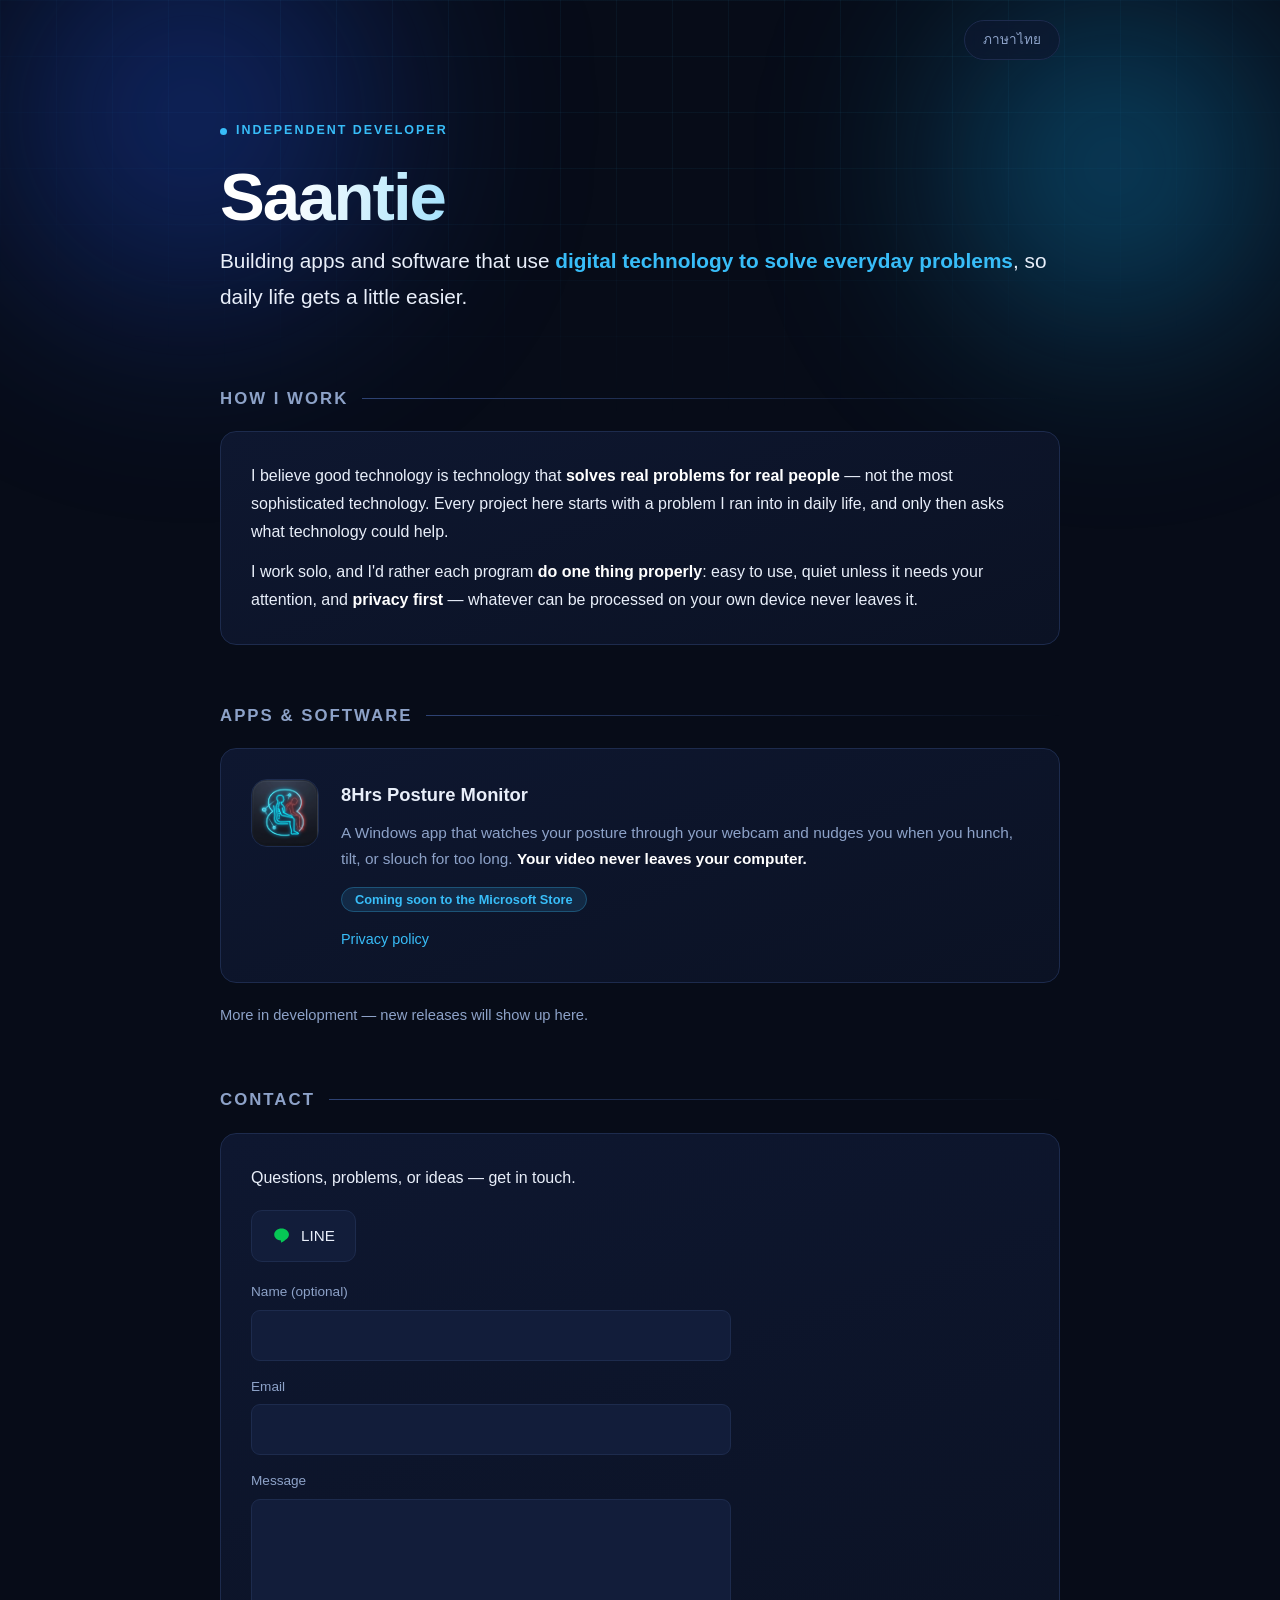
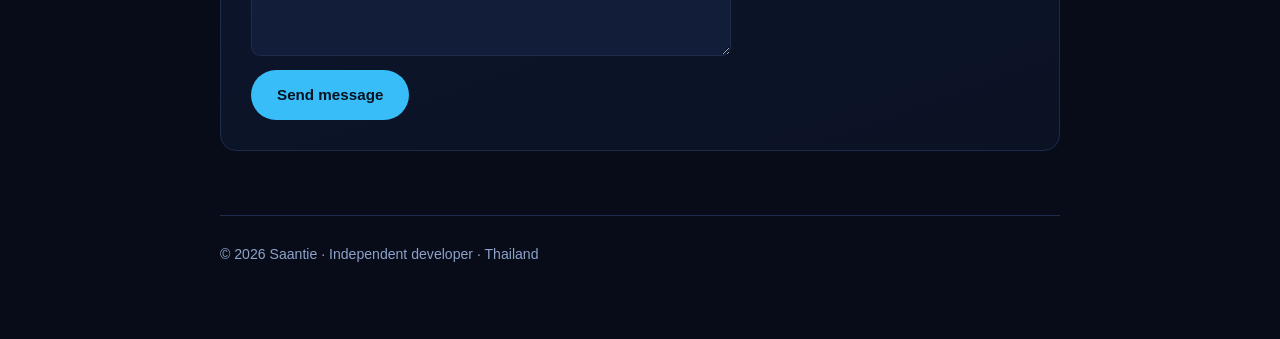
==== index.html @ 79535e24 "เปลี่ยนปุ่มอีเมลเป็นฟอร์มติดต่อที่ส่งจริง เดิมใช้ mailto: + คัดลอกคลิปบอร์ดเป็นตาข่ายรอง ยังไม่สะดวก" ====
<!DOCTYPE html>
<html lang="th">
<head>
<meta charset="utf-8">
<meta name="viewport" content="width=device-width, initial-scale=1">
<title>Saantie — นักพัฒนาอิสระ | Independent Developer</title>
<meta name="description" content="นักพัฒนาอิสระ สร้างแอปและโปรแกรมที่ใช้เทคโนโลยีดิจิทัลช่วยแก้ปัญหาในชีวิตประจำวัน — Independent developer building apps that use digital technology to solve everyday problems.">
<meta name="theme-color" content="#070C18">
<link rel="icon" href="data:image/svg+xml,%3Csvg xmlns='http://www.w3.org/2000/svg' viewBox='0 0 64 64'%3E%3Crect width='64' height='64' rx='14' fill='%23070C18'/%3E%3Ctext x='32' y='45' font-family='Segoe UI,sans-serif' font-size='38' font-weight='700' fill='%2338BDF8' text-anchor='middle'%3ES%3C/text%3E%3C/svg%3E">
<!-- ทำเครื่องหมายว่า JS ใช้ได้ ก่อนที่ body จะเรนเดอร์ — CSS ที่ซ่อนเนื้อหาไว้รอ animation
     จะทำงานต่อเมื่อมีคลาสนี้ ถ้า JS พังหรือถูกปิด เนื้อหาจะแสดงครบตามปกติ ไม่กลายเป็นหน้าว่าง -->
<script>document.documentElement.classList.add("js");</script>
<style>
  :root {
    /* โทนสีดึงมาจากไอคอนแอปจริง (พื้นน้ำเงินเข้ม #151821 + เส้นเรืองแสงฟ้า) จะได้เป็นชุดเดียวกัน */
    --bg: #070C18;
    --bg-soft: #0B1224;
    --surface: #0E1730;
    --surface-2: #121D3A;
    --border: #1D2B4D;
    --border-lit: #2E4374;
    --text: #E9EFFA;
    --muted: #8DA2C8;
    --accent: #38BDF8;
    --accent-2: #2563EB;
    --accent-soft: rgba(56, 189, 248, 0.12);
  }
  * { box-sizing: border-box; }
  html { scroll-behavior: smooth; }
  body {
    margin: 0; padding: 0;
    font-family: "Segoe UI", "Sarabun", -apple-system, sans-serif;
    background: var(--bg); color: var(--text); line-height: 1.75;
    -webkit-font-smoothing: antialiased;
    overflow-x: hidden;
  }

  /* ---------- ฉากหลัง: ตารางบางๆ + แสงออโรราเคลื่อนช้า ----------
     ทั้งสองชั้นเป็น position:fixed และ pointer-events:none จึงไม่กระทบการเลื่อนหรือการคลิก
     animation ขยับแค่ transform/opacity เท่านั้น (GPU จัดการได้ ไม่ทำให้เครื่องทำงานหนัก) */
  .bg-grid, .aurora { position: fixed; inset: 0; pointer-events: none; z-index: 0; }
  .bg-grid {
    background-image:
      linear-gradient(to right, rgba(56,189,248,.055) 1px, transparent 1px),
      linear-gradient(to bottom, rgba(56,189,248,.055) 1px, transparent 1px);
    background-size: 56px 56px;
    mask-image: radial-gradient(ellipse 90% 60% at 50% 0%, #000 30%, transparent 78%);
    -webkit-mask-image: radial-gradient(ellipse 90% 60% at 50% 0%, #000 30%, transparent 78%);
  }
  .aurora span {
    position: absolute; border-radius: 50%; filter: blur(90px); opacity: .5;
  }
  .aurora .a1 {
    width: 46vw; height: 46vw; min-width: 320px; min-height: 320px;
    top: -14vw; left: -8vw; background: radial-gradient(circle, #1D4ED8 0%, transparent 68%);
    animation: drift1 22s ease-in-out infinite alternate;
  }
  .aurora .a2 {
    width: 38vw; height: 38vw; min-width: 260px; min-height: 260px;
    top: -6vw; right: -6vw; background: radial-gradient(circle, #0EA5E9 0%, transparent 68%);
    animation: drift2 27s ease-in-out infinite alternate;
  }
  @keyframes drift1 { to { transform: translate3d(7vw, 5vw, 0) scale(1.12); } }
  @keyframes drift2 { to { transform: translate3d(-6vw, 7vw, 0) scale(1.08); } }

  .wrap { position: relative; z-index: 1; max-width: 880px; margin: 0 auto; padding: 0 20px 72px; }

  /* ---------- ปุ่มสลับภาษา ---------- */
  .langbar { max-width: 880px; margin: 0 auto; padding: 20px 20px 0; text-align: right;
             position: relative; z-index: 2; }
  .langbtn {
    background: rgba(14,23,48,.7); border: 1px solid var(--border); color: var(--muted);
    border-radius: 999px; padding: 7px 18px; font: inherit; font-size: .85em;
    cursor: pointer; backdrop-filter: blur(8px); transition: .25s;
  }
  .langbtn:hover { border-color: var(--accent); color: var(--accent); box-shadow: 0 0 0 4px var(--accent-soft); }

  /* ---------- ส่วนหัว ---------- */
  .hero { padding: 56px 0 12px; }
  .eyebrow {
    display: inline-flex; align-items: center; gap: 9px;
    font-size: .78em; letter-spacing: .16em; text-transform: uppercase;
    color: var(--accent); font-weight: 600; margin-bottom: 20px;
  }
  .dot {
    width: 7px; height: 7px; border-radius: 50%; background: var(--accent);
    box-shadow: 0 0 0 0 rgba(56,189,248,.7); animation: pulse 2.4s infinite;
  }
  @keyframes pulse {
    70%  { box-shadow: 0 0 0 9px rgba(56,189,248,0); }
    100% { box-shadow: 0 0 0 0 rgba(56,189,248,0); }
  }
  .hero h1 {
    font-size: clamp(2.6em, 7vw, 4.2em); margin: 0 0 10px; letter-spacing: -.03em;
    line-height: 1.05; font-weight: 700;
    background: linear-gradient(100deg, #FFFFFF 8%, var(--accent) 52%, #A5B4FC 96%);
    -webkit-background-clip: text; background-clip: text; color: transparent;
  }
  .tagline { font-size: clamp(1.05em, 2.4vw, 1.3em); color: var(--text); margin: 0; max-width: 40em; }
  .tagline b { color: var(--accent); font-weight: 600; }

  /* ---------- หัวข้อส่วน ---------- */
  .sectionhead { margin: 56px 0 18px; }
  .sectionhead h2 {
    font-size: 1.05em; margin: 0; letter-spacing: .12em; text-transform: uppercase;
    color: var(--muted); font-weight: 600; display: flex; align-items: center; gap: 14px;
  }
  .sectionhead h2::after {
    content: ""; flex: 1; height: 1px;
    background: linear-gradient(to right, var(--border-lit), transparent);
  }

  /* ---------- การ์ด ---------- */
  .card {
    position: relative; background: linear-gradient(160deg, var(--surface), var(--bg-soft));
    border: 1px solid var(--border); border-radius: 16px; padding: 30px;
    transition: border-color .3s, transform .3s, box-shadow .3s;
  }
  .card:hover { border-color: var(--border-lit); }
  .card h3 { margin: 0 0 8px; font-size: 1.15em; }
  .card p { margin: 0 0 12px; }
  .card p:last-child { margin-bottom: 0; }
  .card b { color: #FFFFFF; }

  /* ---------- การ์ดแอป ---------- */
  .apps { display: grid; gap: 18px; grid-template-columns: 1fr; }
  .app { display: flex; gap: 22px; align-items: flex-start; }
  .app:hover { transform: translateY(-3px); box-shadow: 0 18px 40px -22px rgba(56,189,248,.4); }
  .app .icon { position: relative; flex-shrink: 0; }
  .app .icon img {
    width: 68px; height: 68px; border-radius: 16px; display: block;
    border: 1px solid var(--border); transition: box-shadow .3s;
  }
  .app:hover .icon img { box-shadow: 0 0 26px -4px rgba(56,189,248,.55); }
  .app p { color: var(--muted); font-size: .96em; }
  .badge {
    display: inline-flex; align-items: center; gap: 7px;
    background: var(--accent-soft); color: var(--accent);
    border: 1px solid rgba(56,189,248,.28);
    border-radius: 999px; padding: 4px 13px; font-size: .8em; font-weight: 600;
  }
  .applinks { margin-top: 14px; font-size: .9em; }
  .applinks a { color: var(--accent); text-decoration: none; border-bottom: 1px solid transparent; }
  .applinks a:hover { border-bottom-color: var(--accent); }

  .note { color: var(--muted); font-size: .92em; margin-top: 20px; }

  /* ---------- ปุ่มติดต่อ (LINE) ---------- */
  .contacts { display: flex; flex-wrap: wrap; gap: 12px; margin-top: 18px; }
  .contact {
    display: inline-flex; align-items: center; gap: 10px;
    border-radius: 11px; padding: 12px 20px; text-decoration: none;
    font-size: .95em; font-weight: 500; transition: .25s; border: 1px solid transparent;
  }
  .contact svg { width: 19px; height: 19px; flex-shrink: 0; }
  .contact.line { background: var(--surface-2); border-color: var(--border); color: var(--text); }
  .contact.line svg { fill: #06C755; }
  .contact.line:hover { border-color: #06C755; transform: translateY(-2px); }

  /* ---------- ฟอร์มติดต่อ (ส่งจริงผ่าน Cloud Function — ดู CLAUDE.md) ---------- */
  .contact-form { margin-top: 18px; display: flex; flex-direction: column; gap: 14px; max-width: 480px; }
  .cf-field { display: flex; flex-direction: column; gap: 6px; }
  .cf-field span { font-size: .85em; color: var(--muted); }
  .contact-form input[type="text"], .contact-form input[type="email"], .contact-form textarea {
    background: var(--surface-2); border: 1px solid var(--border); border-radius: 9px;
    padding: 11px 14px; font: inherit; font-size: .95em; color: var(--text);
    resize: vertical; transition: border-color .2s;
  }
  .contact-form input:focus, .contact-form textarea:focus {
    outline: none; border-color: var(--accent); box-shadow: 0 0 0 3px var(--accent-soft);
  }
  /* honeypot กันบอท — ซ่อนด้วยตำแหน่งนอกจอ ไม่ใช่ display:none เพราะบอทบางตัวข้าม display:none
     โดยเฉพาะ คนจริง/screen reader ไม่มีทางไปเจอเข้า (aria-hidden + tabindex="-1" กันด้วยอีกชั้น) */
  .cf-hp { position: absolute; left: -9999px; top: -9999px; }
  .cf-submit {
    align-self: flex-start; background: var(--accent); color: #06121F; border: none;
    border-radius: 999px; padding: 12px 26px; font: inherit; font-size: .95em; font-weight: 600;
    cursor: pointer; transition: .25s;
  }
  .cf-submit:hover:not(:disabled) { box-shadow: 0 0 0 4px var(--accent-soft); transform: translateY(-2px); }
  .cf-submit:disabled { opacity: .6; cursor: default; }
  /* ใช้ display คุมการแสดง/ซ่อน ไม่ใช่ opacity เพราะถ้าใช้ opacity ตัวมันจะยังกินพื้นที่ในเลย์เอาต์
     ตลอดเวลา ทำให้มีช่องว่างค้างใต้ปุ่มตั้งแต่เปิดหน้า (บทเรียนจากปุ่มคัดลอกอีเมลเวอร์ชันก่อน) */
  .cf-status { display: none; margin: 0; font-size: .9em; }
  .cf-status.show { display: block; animation: cfstatusin .3s ease; }
  .cf-status.ok { color: var(--accent); }
  .cf-status.err { color: #F87171; }
  @keyframes cfstatusin { from { opacity: 0; transform: translateY(-4px); } to { opacity: 1; transform: none; } }

  footer {
    border-top: 1px solid var(--border); margin-top: 64px; padding-top: 26px;
    color: var(--muted); font-size: .88em;
  }
  a { color: var(--accent); }
  code {
    background: var(--surface-2); border: 1px solid var(--border);
    border-radius: 5px; padding: 1px 7px; font-size: .92em;
  }

  /* ---------- สลับภาษา ----------
     ⚠️ ใช้ display คุมการแสดง/ซ่อน — ห้ามเอาคลาส .reveal ไปใส่บนอิลิเมนต์ที่มี data-lang
     เพราะตัวที่ถูก display:none จะไม่ถูก IntersectionObserver ตรวจจับ พอสลับภาษาแล้ว
     จะค้างสถานะโปร่งใสมองไม่เห็นตลอด — ใส่ .reveal ที่กล่องนอกเท่านั้น */
  [data-lang] { display: none; }
  html[lang="th"] [data-lang="th"], html[lang="en"] [data-lang="en"] { display: block; }
  html[lang="th"] span[data-lang="th"], html[lang="en"] span[data-lang="en"] { display: inline; }

  /* ---------- animation ปรากฏตอนเลื่อนถึง ---------- */
  .js .reveal { opacity: 0; transform: translateY(18px); }
  .js .reveal.in { opacity: 1; transform: none; transition: opacity .7s ease, transform .7s ease; }

  /* ---------- เคารพการตั้งค่าลดการเคลื่อนไหวของผู้ใช้ ---------- */
  @media (prefers-reduced-motion: reduce) {
    html { scroll-behavior: auto; }
    .aurora span, .dot { animation: none; }
    .js .reveal { opacity: 1; transform: none; transition: none; }
    .card:hover, .app:hover, .contact:hover { transform: none; }
  }

  @media (max-width: 640px) {
    .card { padding: 22px; }
    .app { flex-direction: column; gap: 16px; }
    .hero { padding: 36px 0 8px; }
    .sectionhead { margin: 44px 0 14px; }
  }
</style>
</head>
<body>

<div class="bg-grid"></div>
<div class="aurora"><span class="a1"></span><span class="a2"></span></div>

<div class="langbar">
  <button class="langbtn" id="langbtn" type="button"></button>
</div>

<div class="wrap">

  <!-- ================= ส่วนหัว ================= -->
  <header class="hero reveal">
    <div class="eyebrow">
      <span class="dot"></span>
      <span data-lang="th">นักพัฒนาอิสระ</span>
      <span data-lang="en">Independent developer</span>
    </div>
    <h1>Saantie</h1>
    <p class="tagline" data-lang="th">
      สร้างแอปและโปรแกรมที่ใช้<b>เทคโนโลยีดิจิทัลมาช่วยแก้ปัญหาในชีวิตประจำวัน</b>
      เพื่อให้ชีวิตของเราง่ายขึ้นกว่าเดิม
    </p>
    <p class="tagline" data-lang="en">
      Building apps and software that use <b>digital technology to solve everyday problems</b>,
      so daily life gets a little easier.
    </p>
  </header>

  <!-- ================= แนวคิด ================= -->
  <div class="sectionhead reveal">
    <h2><span data-lang="th">แนวคิดในการทำงาน</span><span data-lang="en">How I work</span></h2>
  </div>

  <div class="card reveal">
    <div data-lang="th">
      <p>
        ผมเชื่อว่าเทคโนโลยีที่ดีคือเทคโนโลยีที่<b>แก้ปัญหาจริงของคนจริง</b> ไม่ใช่เทคโนโลยีที่ซับซ้อนที่สุด
        งานทุกชิ้นที่นี่จึงเริ่มจากปัญหาที่เจอในชีวิตประจำวัน แล้วค่อยหาว่าจะใช้เทคโนโลยีอะไรมาช่วยได้บ้าง
      </p>
      <p>
        ทำงานคนเดียว ตั้งใจให้แต่ละโปรแกรม<b>ทำสิ่งที่มันควรทำให้ดีที่สุด</b> ใช้ง่าย ไม่รบกวนผู้ใช้เกินจำเป็น
        และ<b>เคารพความเป็นส่วนตัวของผู้ใช้เป็นอันดับแรก</b> — ข้อมูลอะไรที่ประมวลผลในเครื่องได้ ก็จะไม่ส่งออกไปไหน
      </p>
    </div>
    <div data-lang="en">
      <p>
        I believe good technology is technology that <b>solves real problems for real people</b> —
        not the most sophisticated technology. Every project here starts with a problem I ran into
        in daily life, and only then asks what technology could help.
      </p>
      <p>
        I work solo, and I'd rather each program <b>do one thing properly</b>: easy to use, quiet
        unless it needs your attention, and <b>privacy first</b> — whatever can be processed on your
        own device never leaves it.
      </p>
    </div>
  </div>

  <!-- ================= แอป ================= -->
  <div class="sectionhead reveal">
    <h2><span data-lang="th">โปรแกรมและแอป</span><span data-lang="en">Apps &amp; software</span></h2>
  </div>

  <div class="apps">
    <div class="card app reveal">
      <div class="icon"><img src="assets/8hrs-icon.png" alt="8Hrs Posture Monitor"></div>
      <div>
        <h3>8Hrs Posture Monitor</h3>
        <p data-lang="th">
          โปรแกรมบน Windows ที่ใช้เว็บแคมคอยดูท่านั่งของคุณ แล้วเตือนเมื่อก้ม เอียง
          หรือหลังค่อมนานเกินไป <b>ภาพจากกล้องไม่เคยออกจากเครื่องคุณ</b>
        </p>
        <p data-lang="en">
          A Windows app that watches your posture through your webcam and nudges you when you
          hunch, tilt, or slouch for too long. <b>Your video never leaves your computer.</b>
        </p>
        <span class="badge" data-lang="th">เร็วๆ นี้บน Microsoft Store</span>
        <span class="badge" data-lang="en">Coming soon to the Microsoft Store</span>
        <div class="applinks">
          <a href="/8hrs/privacy"><span data-lang="th">นโยบายความเป็นส่วนตัว</span><span data-lang="en">Privacy policy</span></a>
        </div>
      </div>
    </div>
  </div>

  <div class="reveal">
    <p class="note" data-lang="th">มีโปรแกรมตัวใหม่ระหว่างพัฒนา — จะทยอยเพิ่มไว้ที่หน้านี้</p>
    <p class="note" data-lang="en">More in development — new releases will show up here.</p>
  </div>

  <!-- ================= ติดต่อ ================= -->
  <div class="sectionhead reveal">
    <h2><span data-lang="th">ติดต่อ</span><span data-lang="en">Contact</span></h2>
  </div>

  <div class="card reveal">
    <div data-lang="th"><p>มีคำถาม พบปัญหาการใช้งาน หรืออยากเสนอไอเดีย ทักมาได้เลยครับ</p></div>
    <div data-lang="en"><p>Questions, problems, or ideas — get in touch.</p></div>

    <div class="contacts">
      <!-- ใช้ไอคอนกล่องข้อความทั่วไป ไม่ใช่โลโก้ LINE ของจริง — การวาดโลโก้บริษัทอื่นเองมีความเสี่ยง
           เรื่องเครื่องหมายการค้า ถ้าต้องการปุ่มทางการต้องโหลดไฟล์จากหน้า brand ของ LINE -->
      <a class="contact line" href="https://line.me/R/ti/p/%40341jvvzy" target="_blank" rel="noopener">
        <svg viewBox="0 0 24 24" aria-hidden="true"><path d="M12 3C6.9 3 2.8 6.4 2.8 10.6c0 3.8 3.3 6.9 7.7 7.5.3.1.7.2.8.5.1.3.1.6 0 .9l-.1.8c0 .2-.2.9.8.5s5.4-3.2 7.4-5.4c1.3-1.4 2-2.9 2-4.8C21.4 6.4 17.2 3 12 3Z"/></svg>
        <span>LINE</span>
      </a>
    </div>

    <!-- ฟอร์มติดต่อ — ส่งจริงผ่าน Cloud Function "contactForm" (functions/index.js ในโปรเจกต์
         posture-monitor-program) แทนที่การพึ่ง mailto: ล้วนๆ ซึ่งเงียบสนิทถ้าเครื่องผู้เข้าชมไม่ได้ตั้ง
         โปรแกรมอีเมลเริ่มต้นไว้ (ดู CLAUDE.md หัวข้อ "งานค้าง" ถ้า endpoint ยังไม่ได้ deploy) -->
    <form class="contact-form" id="contact-form" novalidate>
      <label class="cf-field">
        <span data-lang="th">ชื่อ (ไม่บังคับ)</span><span data-lang="en">Name (optional)</span>
        <input type="text" name="name" id="cf-name" autocomplete="name" maxlength="200">
      </label>
      <label class="cf-field">
        <span data-lang="th">อีเมล</span><span data-lang="en">Email</span>
        <input type="email" name="email" id="cf-email" autocomplete="email" required maxlength="320">
      </label>
      <label class="cf-field">
        <span data-lang="th">ข้อความ</span><span data-lang="en">Message</span>
        <textarea name="message" id="cf-message" rows="5" required maxlength="5000"></textarea>
      </label>
      <!-- honeypot: คนจริงมองไม่เห็นเลย (ซ่อนด้วย CSS นอกจอ) บอทที่กรอกทุกช่องอัตโนมัติจะกรอกช่องนี้ด้วย -->
      <div class="cf-hp" aria-hidden="true">
        <label>Website<input type="text" name="website" id="cf-website" tabindex="-1" autocomplete="off"></label>
      </div>
      <button type="submit" class="cf-submit" id="cf-submit">
        <span data-lang="th">ส่งข้อความ</span><span data-lang="en">Send message</span>
      </button>
      <p class="cf-status" id="cf-status" role="status" aria-live="polite"></p>
    </form>
  </div>

  <footer class="reveal">
    <span data-lang="th">© 2026 Saantie · นักพัฒนาอิสระ · ประเทศไทย</span>
    <span data-lang="en">© 2026 Saantie · Independent developer · Thailand</span>
  </footer>

</div>

<script src="/assets/lang-toggle.js"></script>
<script>
  // ---------- ให้เนื้อหาค่อยๆ ปรากฏตอนเลื่อนถึง ----------
  //
  // ⚠️ animation นี้เป็นแค่ "ของแถม" — ความมองเห็นของเนื้อหาห้ามขึ้นอยู่กับมันเด็ดขาด
  // ถ้า .reveal ไม่ได้คลาส .in เนื้อหาจะโปร่งใสมองไม่เห็น = เว็บว่างเปล่าทั้งหน้า
  // ทดสอบแล้วเจอจริง: IntersectionObserver **ไม่ยิง callback เลย** เมื่อหน้าเว็บไม่ได้
  // composite (แท็บพื้นหลัง / เบราว์เซอร์ที่ไม่แสดงผล / เครื่องมือทดสอบแบบ headless)
  // จึงต้องมีตาข่ายกันพลาด 3 ชั้น ไม่ใช่พึ่ง observer อย่างเดียว
  (function () {
    var items = [].slice.call(document.querySelectorAll(".reveal"));
    function show(el) { el.classList.add("in"); }
    function showAll() { items.forEach(show); }

    // ชั้นสุดท้าย — ตั้งไว้ก่อนอย่างอื่นเลย เพื่อให้ทำงานแน่นอนแม้โค้ดข้างล่างพังกลางทาง:
    // ถ้าผ่านไป 1.5 วิ ยังมีตัวไหนไม่ถูกเผย ให้เผยทั้งหมด
    setTimeout(showAll, 1500);

    try {
      // ชั้นที่ 1 — เบราว์เซอร์เก่าที่ไม่มี IntersectionObserver: แสดงทุกอย่างทันที
      if (!("IntersectionObserver" in window)) { showAll(); return; }

      // ชั้นที่ 2 — สิ่งที่อยู่ในจอตั้งแต่เปิดหน้า เผยเลยในเฟรมถัดไป ไม่ต้องรอ observer
      // (ใช้ requestAnimationFrame เพื่อให้เบราว์เซอร์วาดสถานะ opacity:0 ก่อน แล้ว transition จึงทำงาน)
      requestAnimationFrame(function () {
        items.forEach(function (el) {
          if (el.getBoundingClientRect().top < window.innerHeight * 0.95) show(el);
        });
      });

      // ชั้นที่ 3 — ตัวที่อยู่ต่ำกว่าจอ ใช้ observer เผยตอนเลื่อนถึง
      var io = new IntersectionObserver(function (entries) {
        entries.forEach(function (e, idx) {
          if (!e.isIntersecting) return;
          // หน่วงไล่กันทีละนิดให้ดูเป็นลำดับ ไม่ใช่โผล่พร้อมกันทั้งหน้า
          setTimeout(function () { show(e.target); }, idx * 70);
          io.unobserve(e.target);
        });
      }, { rootMargin: "0px 0px -8% 0px", threshold: 0.08 });
      items.forEach(function (el) { io.observe(el); });
    } catch (err) {
      // อะไรพลาดก็ตาม ต้องไม่ทำให้ผู้ใช้เห็นหน้าว่าง
      showAll();
    }
  })();

  // ---------- ฟอร์มติดต่อ ----------
  // เดิมใช้ mailto: ล้วนๆ ซึ่ง "เงียบสนิท" ถ้าเครื่องผู้ใช้ไม่ได้ตั้งโปรแกรมอีเมลเริ่มต้นไว้ — คลิกแล้ว
  // ไม่มีอะไรเกิดขึ้นเลย ไม่มี error ไม่มีแท็บใหม่ (ลองใช้คัดลอกคลิปบอร์ดเป็นตาข่ายรองไปรอบหนึ่งแล้ว
  // แต่ยังไม่สะดวกพอ) เปลี่ยนมาใช้ฟอร์มส่งจริงผ่าน Cloud Function "contactForm" แทน — ไม่ต้องพึ่ง
  // โปรแกรมอีเมลของผู้เข้าชมเลย (ดู functions/index.js ในโปรเจกต์ posture-monitor-program)
  (function () {
    var CONTACT_ENDPOINT = "https://asia-southeast1-posture-monitor-program.cloudfunctions.net/contactForm";
    var form = document.getElementById("contact-form");
    if (!form) return;
    var submitBtn = document.getElementById("cf-submit");
    var statusEl = document.getElementById("cf-status");
    var nameEl = document.getElementById("cf-name");
    var emailEl = document.getElementById("cf-email");
    var messageEl = document.getElementById("cf-message");
    var websiteEl = document.getElementById("cf-website"); // honeypot — คนจริงต้องว่างเปล่าเสมอ

    function setStatus(kind, thText, enText) {
      statusEl.className = "cf-status show " + kind;
      statusEl.innerHTML =
        '<span data-lang="th">' + thText + '</span><span data-lang="en">' + enText + "</span>";
    }

    form.addEventListener("submit", function (e) {
      e.preventDefault();
      if (!form.reportValidity()) return; // required/type=email ของเบราว์เซอร์เช็คให้ก่อนชั้นหนึ่ง

      submitBtn.disabled = true;
      setStatus("ok", "กำลังส่ง...", "Sending...");

      fetch(CONTACT_ENDPOINT, {
        method: "POST",
        headers: { "Content-Type": "application/json" },
        body: JSON.stringify({
          name: nameEl.value.trim(),
          email: emailEl.value.trim(),
          message: messageEl.value.trim(),
          website: websiteEl.value, // honeypot ส่งไปด้วยเสมอ ให้ backend เป็นคนตัดสินใจ ไม่กรองฝั่งนี้
        }),
      })
        .then(function (res) {
          if (!res.ok) throw new Error("HTTP " + res.status);
          form.reset();
          setStatus("ok", "ส่งข้อความแล้ว ขอบคุณครับ จะติดต่อกลับทางอีเมลโดยเร็วที่สุด",
                     "Message sent — thank you! I'll get back to you by email soon.");
        })
        .catch(function () {
          // ไม่บอกรายละเอียด error ทางเทคนิค แค่แนะนำทางเลือกสำรองที่ยังใช้ได้เสมอ
          setStatus("err", "ส่งไม่สำเร็จ ลองใหม่อีกครั้ง หรืออีเมลมาที่ contact@saantie.com โดยตรง",
                     "Couldn't send that — please try again, or email contact@saantie.com directly.");
        })
        .finally(function () {
          submitBtn.disabled = false;
        });
    });
  })();
</script>

</body>
</html>
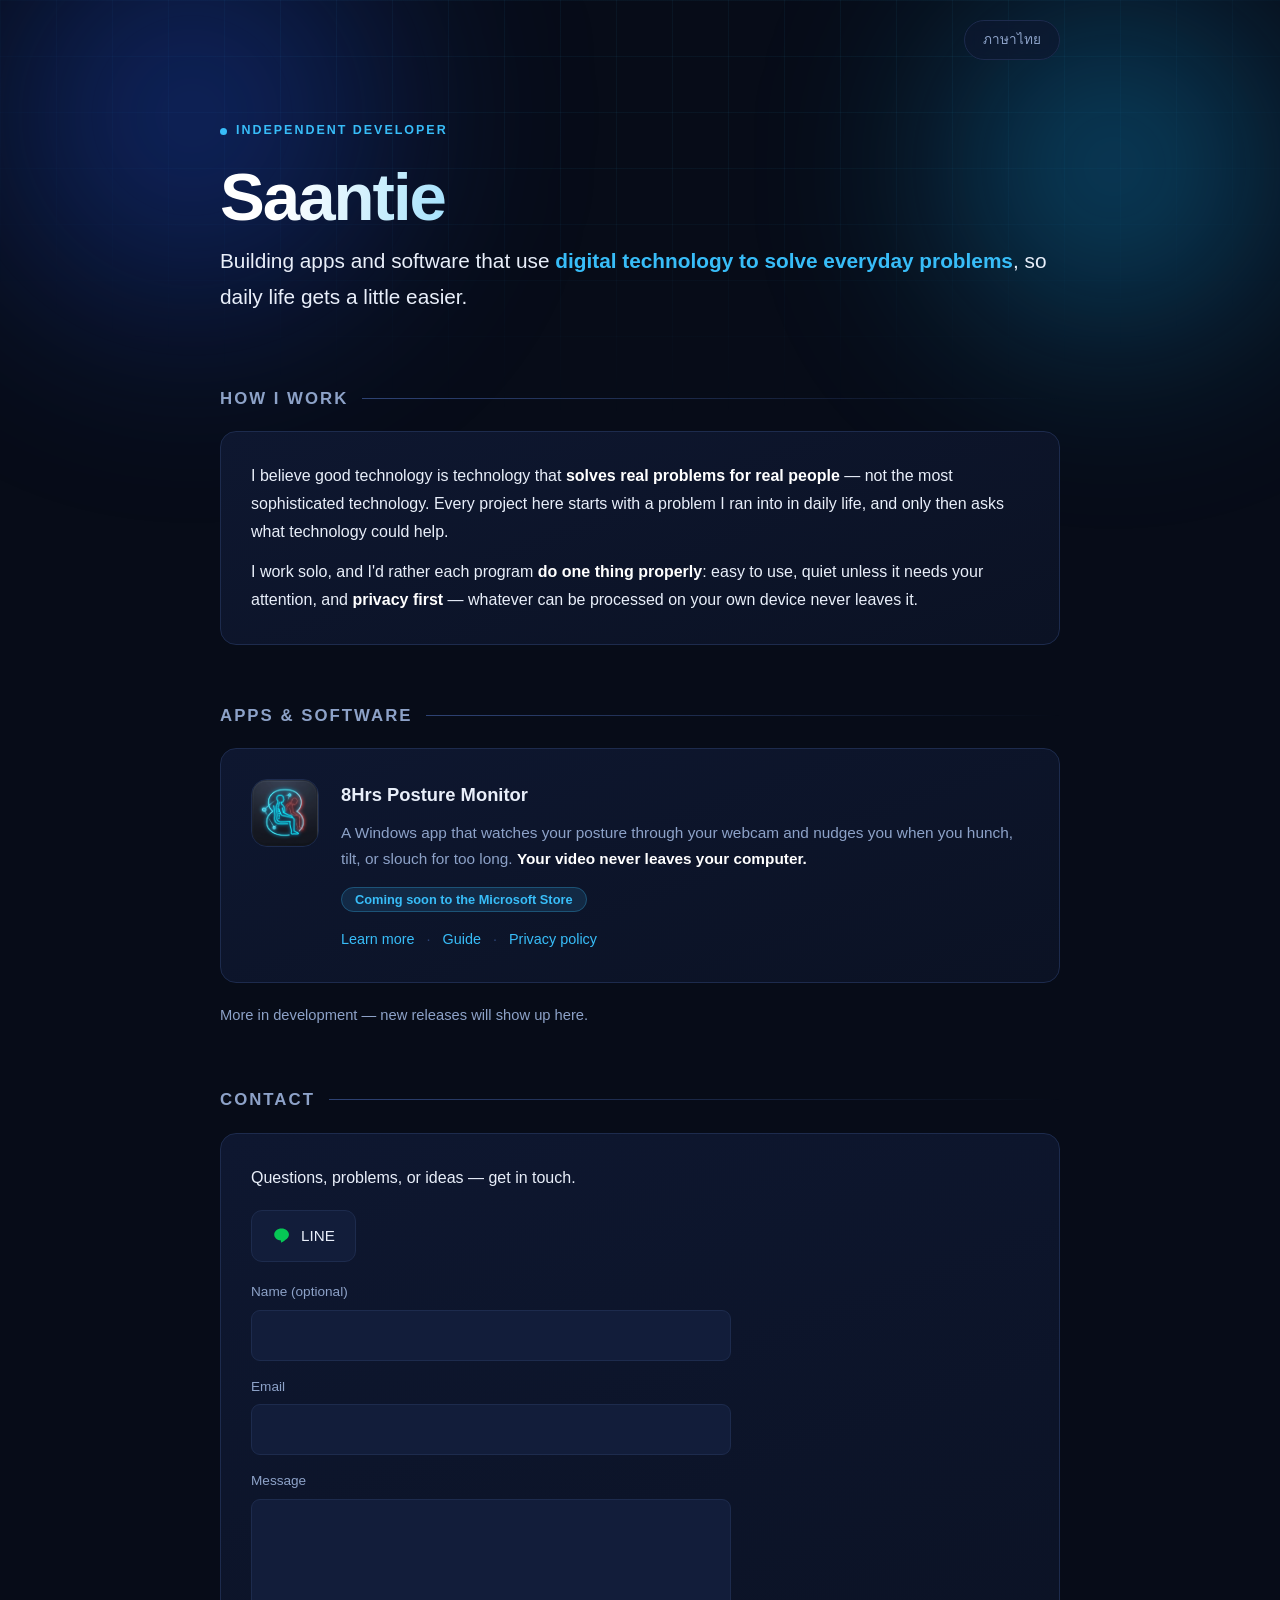
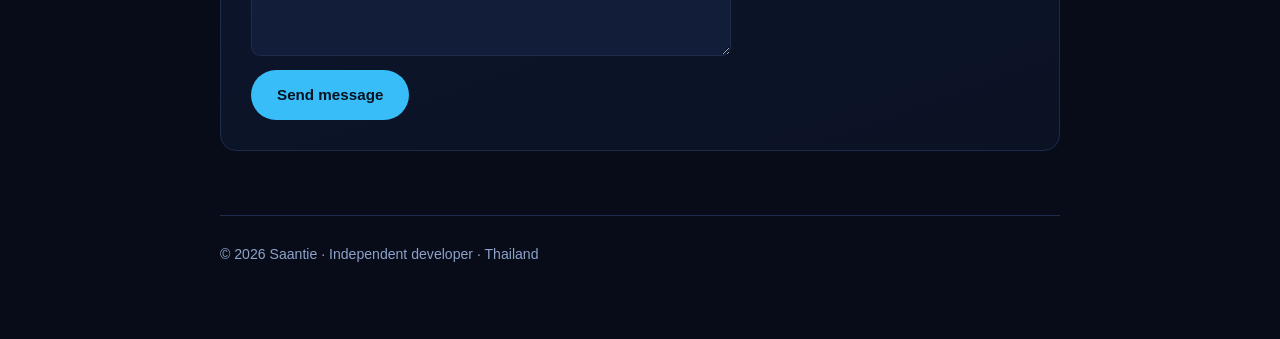
==== commit 18f5b69b: "เพิ่มหน้า landing + คู่มือของ 8Hrs (2 ภาษา ธีมเดียวกับหน้าหลัก) - 8hrs/index.html: landing page — he" ====
--- a/index.html
+++ b/index.html
@@ -142,6 +142,7 @@
   .applinks { margin-top: 14px; font-size: .9em; }
   .applinks a { color: var(--accent); text-decoration: none; border-bottom: 1px solid transparent; }
   .applinks a:hover { border-bottom-color: var(--accent); }
+  .applinks-sep { color: var(--border-lit); margin: 0 8px; }
 
   .note { color: var(--muted); font-size: .92em; margin-top: 20px; }
 
@@ -305,6 +306,10 @@
         <span class="badge" data-lang="th">เร็วๆ นี้บน Microsoft Store</span>
         <span class="badge" data-lang="en">Coming soon to the Microsoft Store</span>
         <div class="applinks">
+          <a href="/8hrs"><span data-lang="th">ดูรายละเอียด</span><span data-lang="en">Learn more</span></a>
+          <span class="applinks-sep">·</span>
+          <a href="/8hrs/guide"><span data-lang="th">คู่มือการใช้งาน</span><span data-lang="en">Guide</span></a>
+          <span class="applinks-sep">·</span>
           <a href="/8hrs/privacy"><span data-lang="th">นโยบายความเป็นส่วนตัว</span><span data-lang="en">Privacy policy</span></a>
         </div>
       </div>
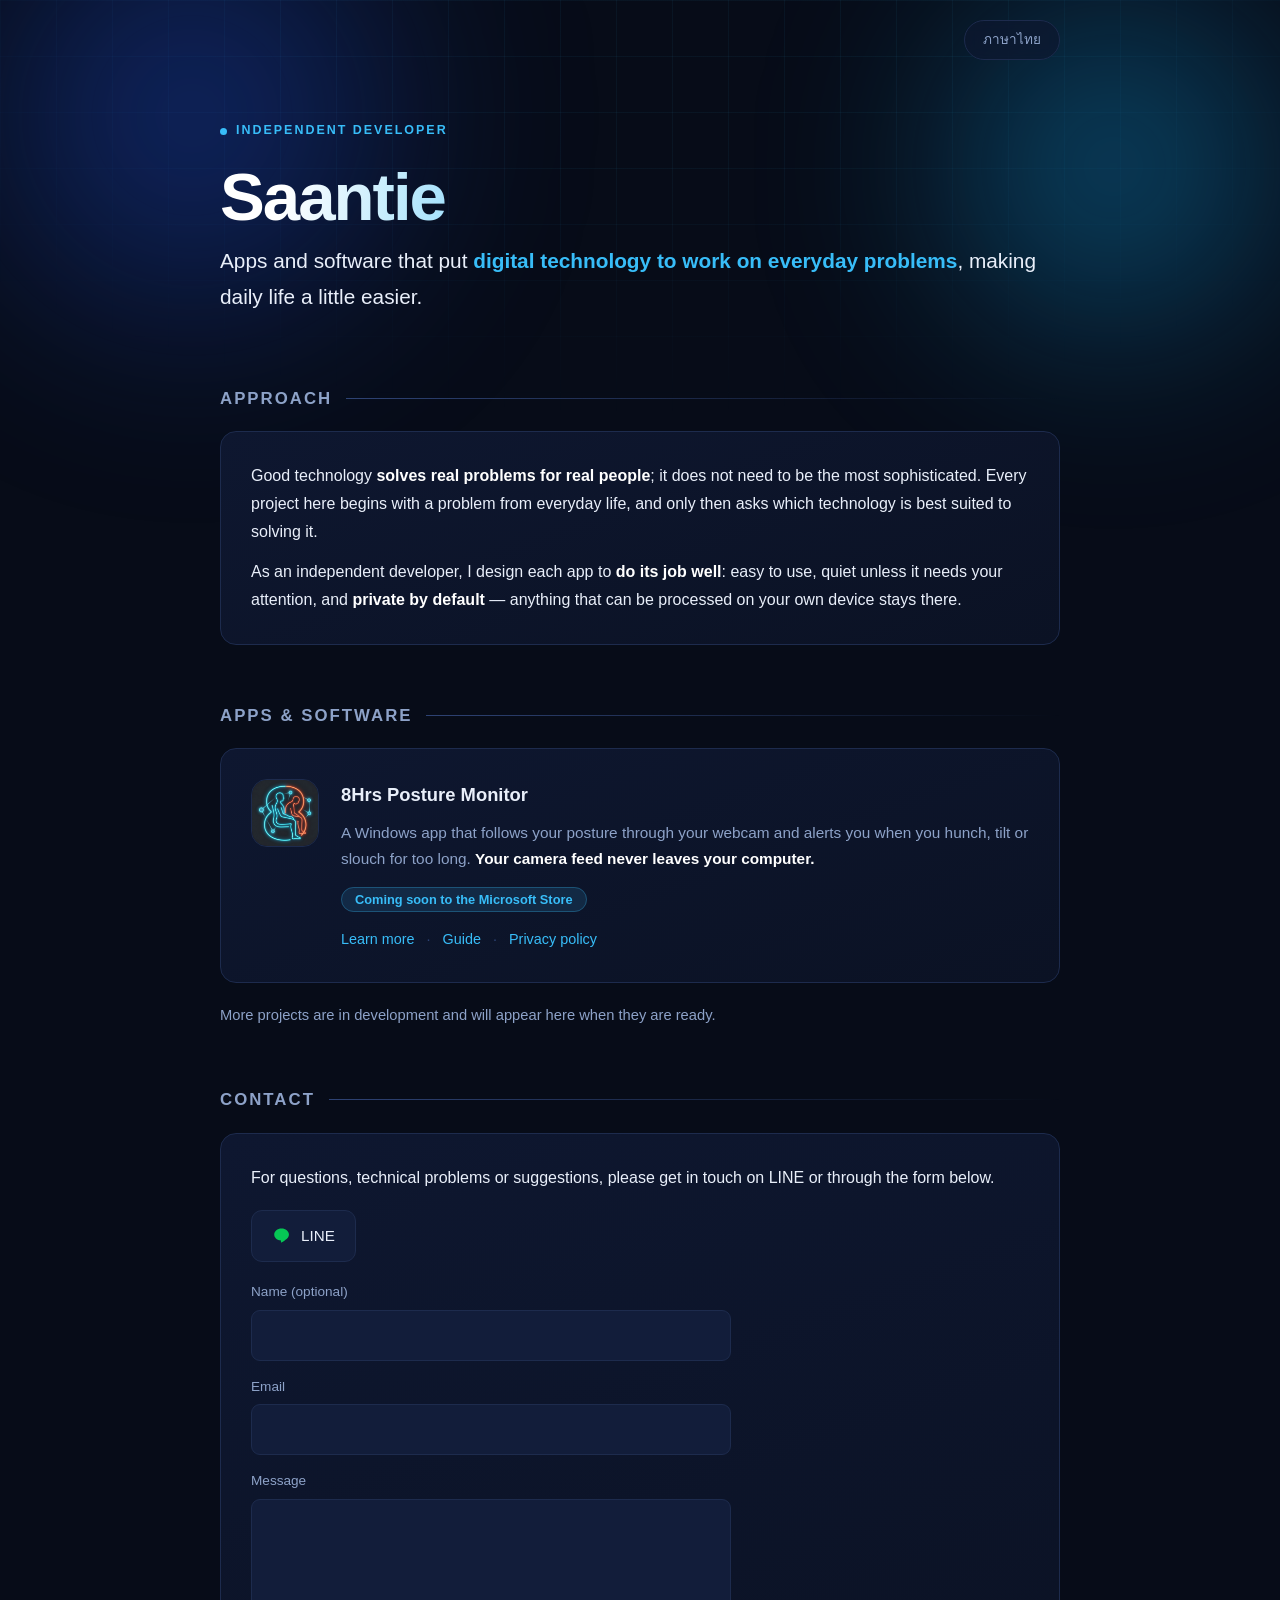
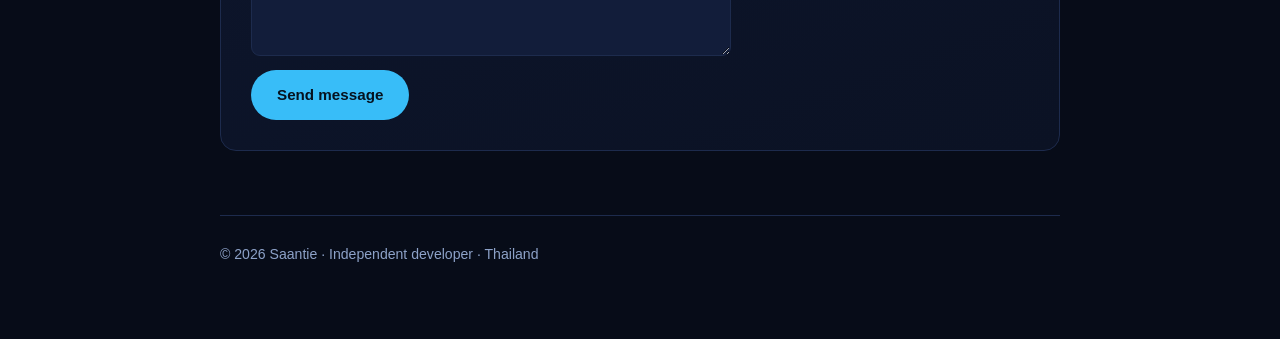
==== commit 9379acf9: "ปรับข้อความทั้งเว็บเป็นภาษาทางการ + อัปเดตข้อเท็จจริงให้ตรงโปรแกรม + ไอคอนใหม่ - เขียนข้อความทุกหน้า" ====
--- a/index.html
+++ b/index.html
@@ -246,48 +246,49 @@
     </div>
     <h1>Saantie</h1>
     <p class="tagline" data-lang="th">
-      สร้างแอปและโปรแกรมที่ใช้<b>เทคโนโลยีดิจิทัลมาช่วยแก้ปัญหาในชีวิตประจำวัน</b>
-      เพื่อให้ชีวิตของเราง่ายขึ้นกว่าเดิม
+      พัฒนาแอปพลิเคชันและโปรแกรมที่นำ<b>เทคโนโลยีดิจิทัลมาช่วยแก้ปัญหาในชีวิตประจำวัน</b>
+      เพื่อให้การใช้ชีวิตสะดวกยิ่งขึ้น
     </p>
     <p class="tagline" data-lang="en">
-      Building apps and software that use <b>digital technology to solve everyday problems</b>,
-      so daily life gets a little easier.
+      Apps and software that put <b>digital technology to work on everyday problems</b>,
+      making daily life a little easier.
     </p>
   </header>
 
   <!-- ================= แนวคิด ================= -->
   <div class="sectionhead reveal">
-    <h2><span data-lang="th">แนวคิดในการทำงาน</span><span data-lang="en">How I work</span></h2>
+    <h2><span data-lang="th">แนวทางการพัฒนา</span><span data-lang="en">Approach</span></h2>
   </div>
 
   <div class="card reveal">
     <div data-lang="th">
       <p>
-        ผมเชื่อว่าเทคโนโลยีที่ดีคือเทคโนโลยีที่<b>แก้ปัญหาจริงของคนจริง</b> ไม่ใช่เทคโนโลยีที่ซับซ้อนที่สุด
-        งานทุกชิ้นที่นี่จึงเริ่มจากปัญหาที่เจอในชีวิตประจำวัน แล้วค่อยหาว่าจะใช้เทคโนโลยีอะไรมาช่วยได้บ้าง
+        เทคโนโลยีที่ดีคือเทคโนโลยีที่<b>แก้ปัญหาที่ผู้คนพบจริง</b> มิใช่เทคโนโลยีที่ซับซ้อนที่สุด
+        ผลงานทุกชิ้นจึงเริ่มต้นจากปัญหาในชีวิตประจำวัน แล้วจึงพิจารณาว่าเทคโนโลยีใดเหมาะสมที่จะนำมาช่วยแก้ไข
       </p>
       <p>
-        ทำงานคนเดียว ตั้งใจให้แต่ละโปรแกรม<b>ทำสิ่งที่มันควรทำให้ดีที่สุด</b> ใช้ง่าย ไม่รบกวนผู้ใช้เกินจำเป็น
-        และ<b>เคารพความเป็นส่วนตัวของผู้ใช้เป็นอันดับแรก</b> — ข้อมูลอะไรที่ประมวลผลในเครื่องได้ ก็จะไม่ส่งออกไปไหน
+        ในฐานะนักพัฒนาอิสระ แต่ละโปรแกรมได้รับการออกแบบให้<b>ทำหน้าที่ของตนได้อย่างดีที่สุด</b> ใช้งานง่าย
+        ไม่รบกวนผู้ใช้เกินความจำเป็น และ<b>ให้ความสำคัญกับความเป็นส่วนตัวของผู้ใช้เป็นอันดับแรก</b>
+        ข้อมูลใดที่ประมวลผลภายในอุปกรณ์ของผู้ใช้ได้ จะไม่ถูกส่งออกไปภายนอก
       </p>
     </div>
     <div data-lang="en">
       <p>
-        I believe good technology is technology that <b>solves real problems for real people</b> —
-        not the most sophisticated technology. Every project here starts with a problem I ran into
-        in daily life, and only then asks what technology could help.
+        Good technology <b>solves real problems for real people</b>; it does not need to be the most
+        sophisticated. Every project here begins with a problem from everyday life, and only then asks
+        which technology is best suited to solving it.
       </p>
       <p>
-        I work solo, and I'd rather each program <b>do one thing properly</b>: easy to use, quiet
-        unless it needs your attention, and <b>privacy first</b> — whatever can be processed on your
-        own device never leaves it.
+        As an independent developer, I design each app to <b>do its job well</b>: easy to use, quiet
+        unless it needs your attention, and <b>private by default</b> — anything that can be processed
+        on your own device stays there.
       </p>
     </div>
   </div>
 
   <!-- ================= แอป ================= -->
   <div class="sectionhead reveal">
-    <h2><span data-lang="th">โปรแกรมและแอป</span><span data-lang="en">Apps &amp; software</span></h2>
+    <h2><span data-lang="th">โปรแกรมและแอปพลิเคชัน</span><span data-lang="en">Apps &amp; software</span></h2>
   </div>
 
   <div class="apps">
@@ -296,17 +297,17 @@
       <div>
         <h3>8Hrs Posture Monitor</h3>
         <p data-lang="th">
-          โปรแกรมบน Windows ที่ใช้เว็บแคมคอยดูท่านั่งของคุณ แล้วเตือนเมื่อก้ม เอียง
-          หรือหลังค่อมนานเกินไป <b>ภาพจากกล้องไม่เคยออกจากเครื่องคุณ</b>
+          โปรแกรมสำหรับ Windows ที่ใช้เว็บแคมติดตามท่านั่ง และแจ้งเตือนเมื่อก้ม เอียง
+          หรือหลังค่อมนานเกินไป โดย<b>ภาพจากกล้องจะไม่ถูกส่งออกจากเครื่องคอมพิวเตอร์ของผู้ใช้</b>
         </p>
         <p data-lang="en">
-          A Windows app that watches your posture through your webcam and nudges you when you
-          hunch, tilt, or slouch for too long. <b>Your video never leaves your computer.</b>
+          A Windows app that follows your posture through your webcam and alerts you when you
+          hunch, tilt or slouch for too long. <b>Your camera feed never leaves your computer.</b>
         </p>
-        <span class="badge" data-lang="th">เร็วๆ นี้บน Microsoft Store</span>
+        <span class="badge" data-lang="th">เตรียมเปิดให้ดาวน์โหลดบน Microsoft Store</span>
         <span class="badge" data-lang="en">Coming soon to the Microsoft Store</span>
         <div class="applinks">
-          <a href="/8hrs"><span data-lang="th">ดูรายละเอียด</span><span data-lang="en">Learn more</span></a>
+          <a href="/8hrs"><span data-lang="th">รายละเอียด</span><span data-lang="en">Learn more</span></a>
           <span class="applinks-sep">·</span>
           <a href="/8hrs/guide"><span data-lang="th">คู่มือการใช้งาน</span><span data-lang="en">Guide</span></a>
           <span class="applinks-sep">·</span>
@@ -317,8 +318,8 @@
   </div>
 
   <div class="reveal">
-    <p class="note" data-lang="th">มีโปรแกรมตัวใหม่ระหว่างพัฒนา — จะทยอยเพิ่มไว้ที่หน้านี้</p>
-    <p class="note" data-lang="en">More in development — new releases will show up here.</p>
+    <p class="note" data-lang="th">ผลงานใหม่อยู่ระหว่างการพัฒนา และจะนำเสนอในหน้านี้เมื่อพร้อมเผยแพร่</p>
+    <p class="note" data-lang="en">More projects are in development and will appear here when they are ready.</p>
   </div>
 
   <!-- ================= ติดต่อ ================= -->
@@ -327,8 +328,8 @@
   </div>
 
   <div class="card reveal">
-    <div data-lang="th"><p>มีคำถาม พบปัญหาการใช้งาน หรืออยากเสนอไอเดีย ทักมาได้เลยครับ</p></div>
-    <div data-lang="en"><p>Questions, problems, or ideas — get in touch.</p></div>
+    <div data-lang="th"><p>หากมีคำถาม พบปัญหาในการใช้งาน หรือต้องการให้ข้อเสนอแนะ สามารถติดต่อได้ทาง LINE หรือแบบฟอร์มด้านล่าง</p></div>
+    <div data-lang="en"><p>For questions, technical problems or suggestions, please get in touch on LINE or through the form below.</p></div>
 
     <div class="contacts">
       <!-- ใช้ไอคอนกล่องข้อความทั่วไป ไม่ใช่โลโก้ LINE ของจริง — การวาดโลโก้บริษัทอื่นเองมีความเสี่ยง
@@ -446,7 +447,7 @@
       if (!form.reportValidity()) return; // required/type=email ของเบราว์เซอร์เช็คให้ก่อนชั้นหนึ่ง
 
       submitBtn.disabled = true;
-      setStatus("ok", "กำลังส่ง...", "Sending...");
+      setStatus("ok", "กำลังส่งข้อความ...", "Sending…");
 
       fetch(CONTACT_ENDPOINT, {
         method: "POST",
@@ -461,13 +462,13 @@
         .then(function (res) {
           if (!res.ok) throw new Error("HTTP " + res.status);
           form.reset();
-          setStatus("ok", "ส่งข้อความแล้ว ขอบคุณครับ จะติดต่อกลับทางอีเมลโดยเร็วที่สุด",
-                     "Message sent — thank you! I'll get back to you by email soon.");
+          setStatus("ok", "ส่งข้อความเรียบร้อยแล้ว ขอบคุณที่ติดต่อมา จะตอบกลับทางอีเมลโดยเร็วที่สุด",
+                     "Thank you — your message has been sent. You will receive a reply by email as soon as possible.");
         })
         .catch(function () {
           // ไม่บอกรายละเอียด error ทางเทคนิค แค่แนะนำทางเลือกสำรองที่ยังใช้ได้เสมอ
-          setStatus("err", "ส่งไม่สำเร็จ ลองใหม่อีกครั้ง หรืออีเมลมาที่ contact@saantie.com โดยตรง",
-                     "Couldn't send that — please try again, or email contact@saantie.com directly.");
+          setStatus("err", "ไม่สามารถส่งข้อความได้ โปรดลองอีกครั้ง หรือส่งอีเมลถึง contact@saantie.com โดยตรง",
+                     "Sorry, your message could not be sent. Please try again, or email contact@saantie.com directly.");
         })
         .finally(function () {
           submitBtn.disabled = false;
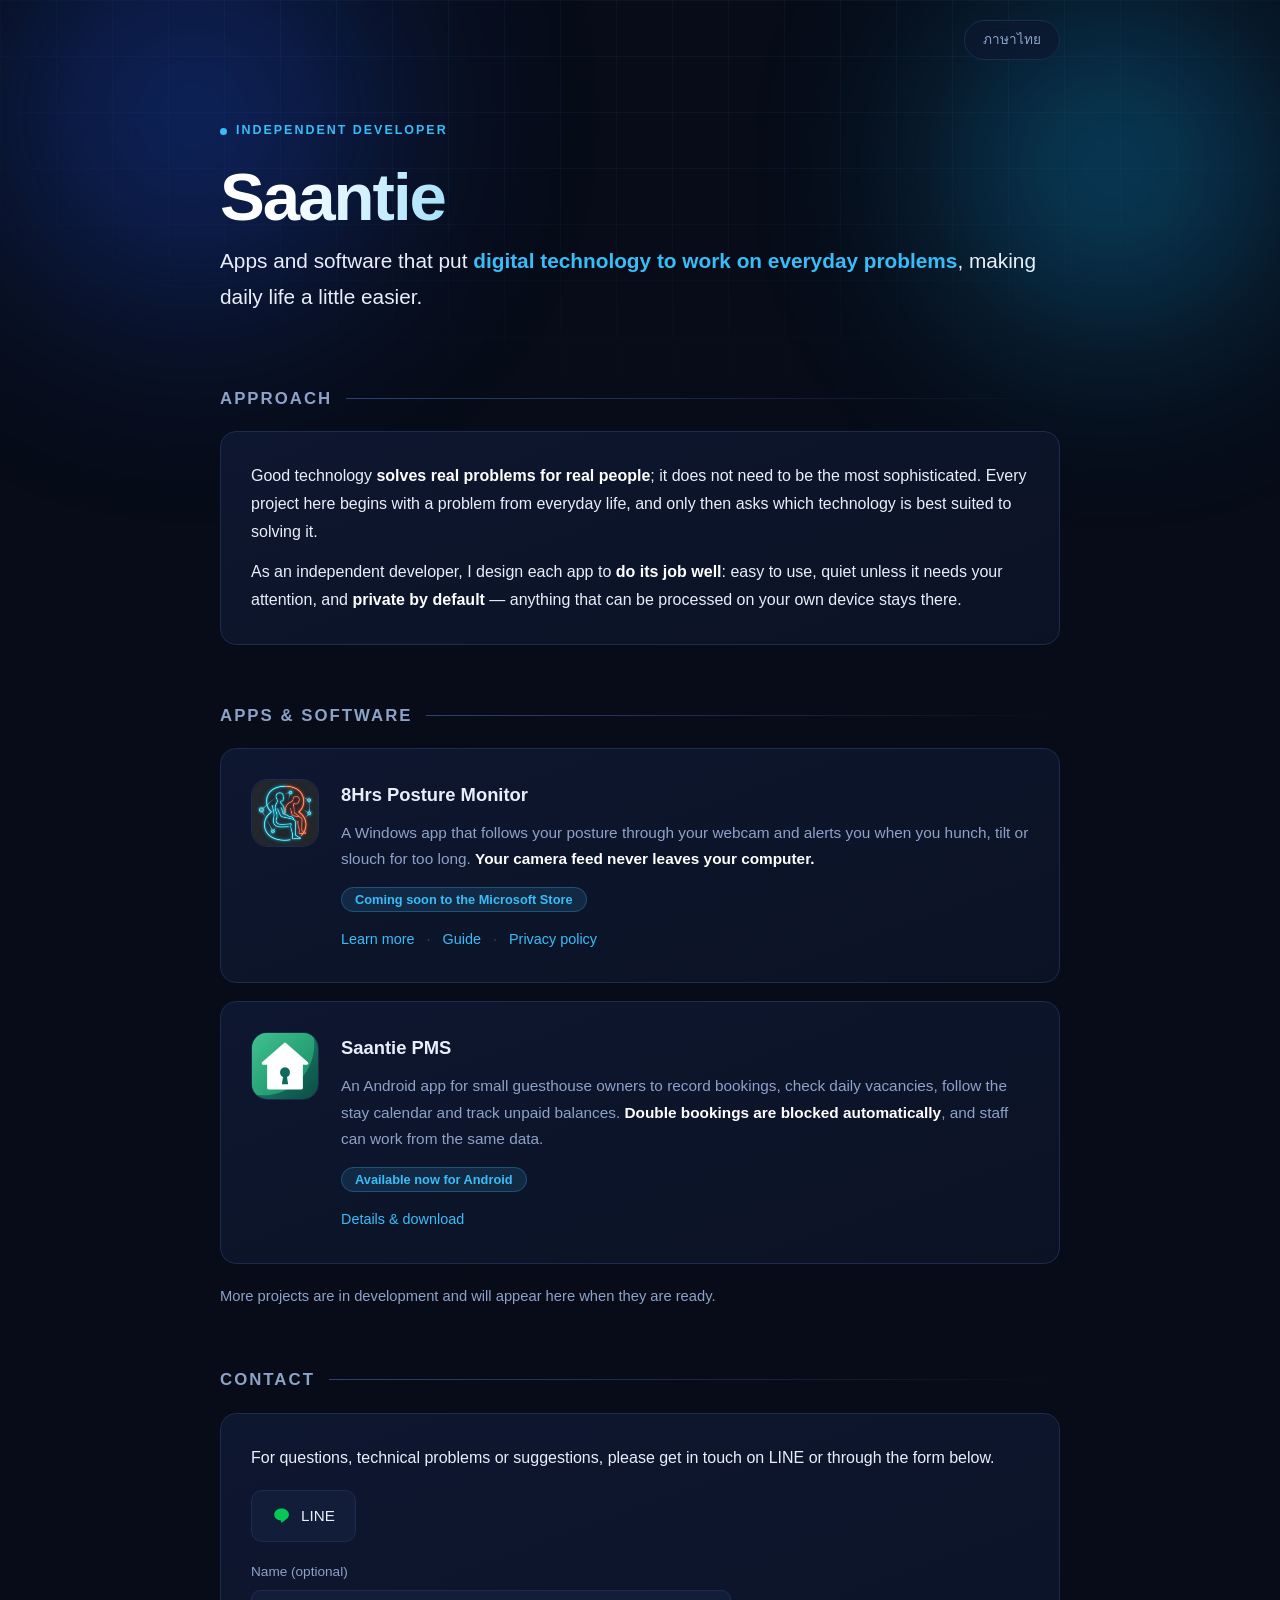
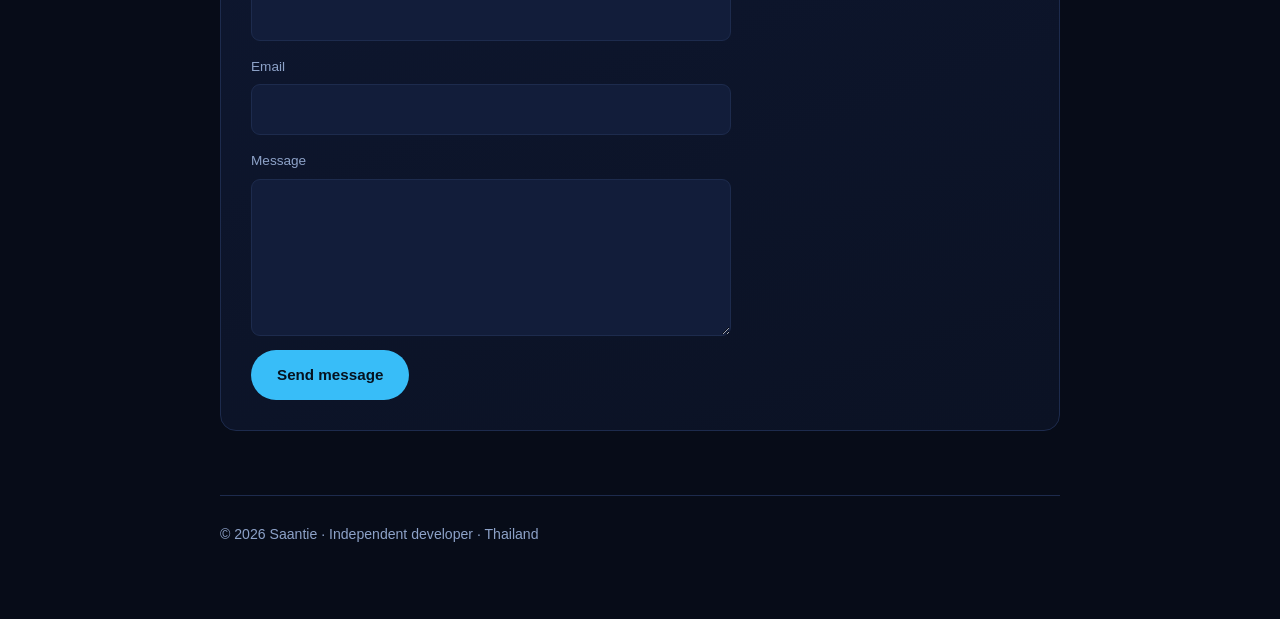
==== commit 47b792e6: "หน้าแรก: เพิ่มการ์ดแนะนำ Saantie PMS ต่อจาก 8Hrs - การ์ด 2 ภาษา ลิงก์ไปหน้าดาวน์โหลด /pms - assets/p" ====
--- a/index.html
+++ b/index.html
@@ -133,6 +133,8 @@
   }
   .app:hover .icon img { box-shadow: 0 0 26px -4px rgba(56,189,248,.55); }
   .app p { color: var(--muted); font-size: .96em; }
+  /* กลุ่มคำไทยที่ห้ามตัดกลาง (ไทยไม่มีช่องว่างระหว่างคำ เบราว์เซอร์เคยตัด "การเข้า / พัก") */
+  .nw { white-space: nowrap; }
   .badge {
     display: inline-flex; align-items: center; gap: 7px;
     background: var(--accent-soft); color: var(--accent);
@@ -312,6 +314,28 @@
           <a href="/8hrs/guide"><span data-lang="th">คู่มือการใช้งาน</span><span data-lang="en">Guide</span></a>
           <span class="applinks-sep">·</span>
           <a href="/8hrs/privacy"><span data-lang="th">นโยบายความเป็นส่วนตัว</span><span data-lang="en">Privacy policy</span></a>
+        </div>
+      </div>
+    </div>
+
+    <div class="card app reveal">
+      <div class="icon"><img src="assets/pms-icon.svg" alt="Saantie PMS"></div>
+      <div>
+        <h3>Saantie PMS</h3>
+        <p data-lang="th">
+          แอปพลิเคชัน Android สำหรับเจ้าของที่พักขนาดเล็ก บันทึกการจอง ตรวจสอบ<span class="nw">บ้านพักว่างรายวัน</span>
+          ดู<span class="nw">ปฏิทินการเข้าพัก</span> และติดตาม<span class="nw">ยอดค้างชำระ</span> โดย<b>ป้องกันการจอง<span class="nw">ซ้ำซ้อน</span>ให้โดยอัตโนมัติ</b>
+          และใช้งานร่วมกับพนักงานได้
+        </p>
+        <p data-lang="en">
+          An Android app for small guesthouse owners to record bookings, check daily vacancies,
+          follow the stay calendar and track unpaid balances. <b>Double bookings are blocked
+          automatically</b>, and staff can work from the same data.
+        </p>
+        <span class="badge" data-lang="th">ดาวน์โหลดได้แล้วสำหรับ Android</span>
+        <span class="badge" data-lang="en">Available now for Android</span>
+        <div class="applinks">
+          <a href="/pms"><span data-lang="th">รายละเอียดและดาวน์โหลด</span><span data-lang="en">Details &amp; download</span></a>
         </div>
       </div>
     </div>
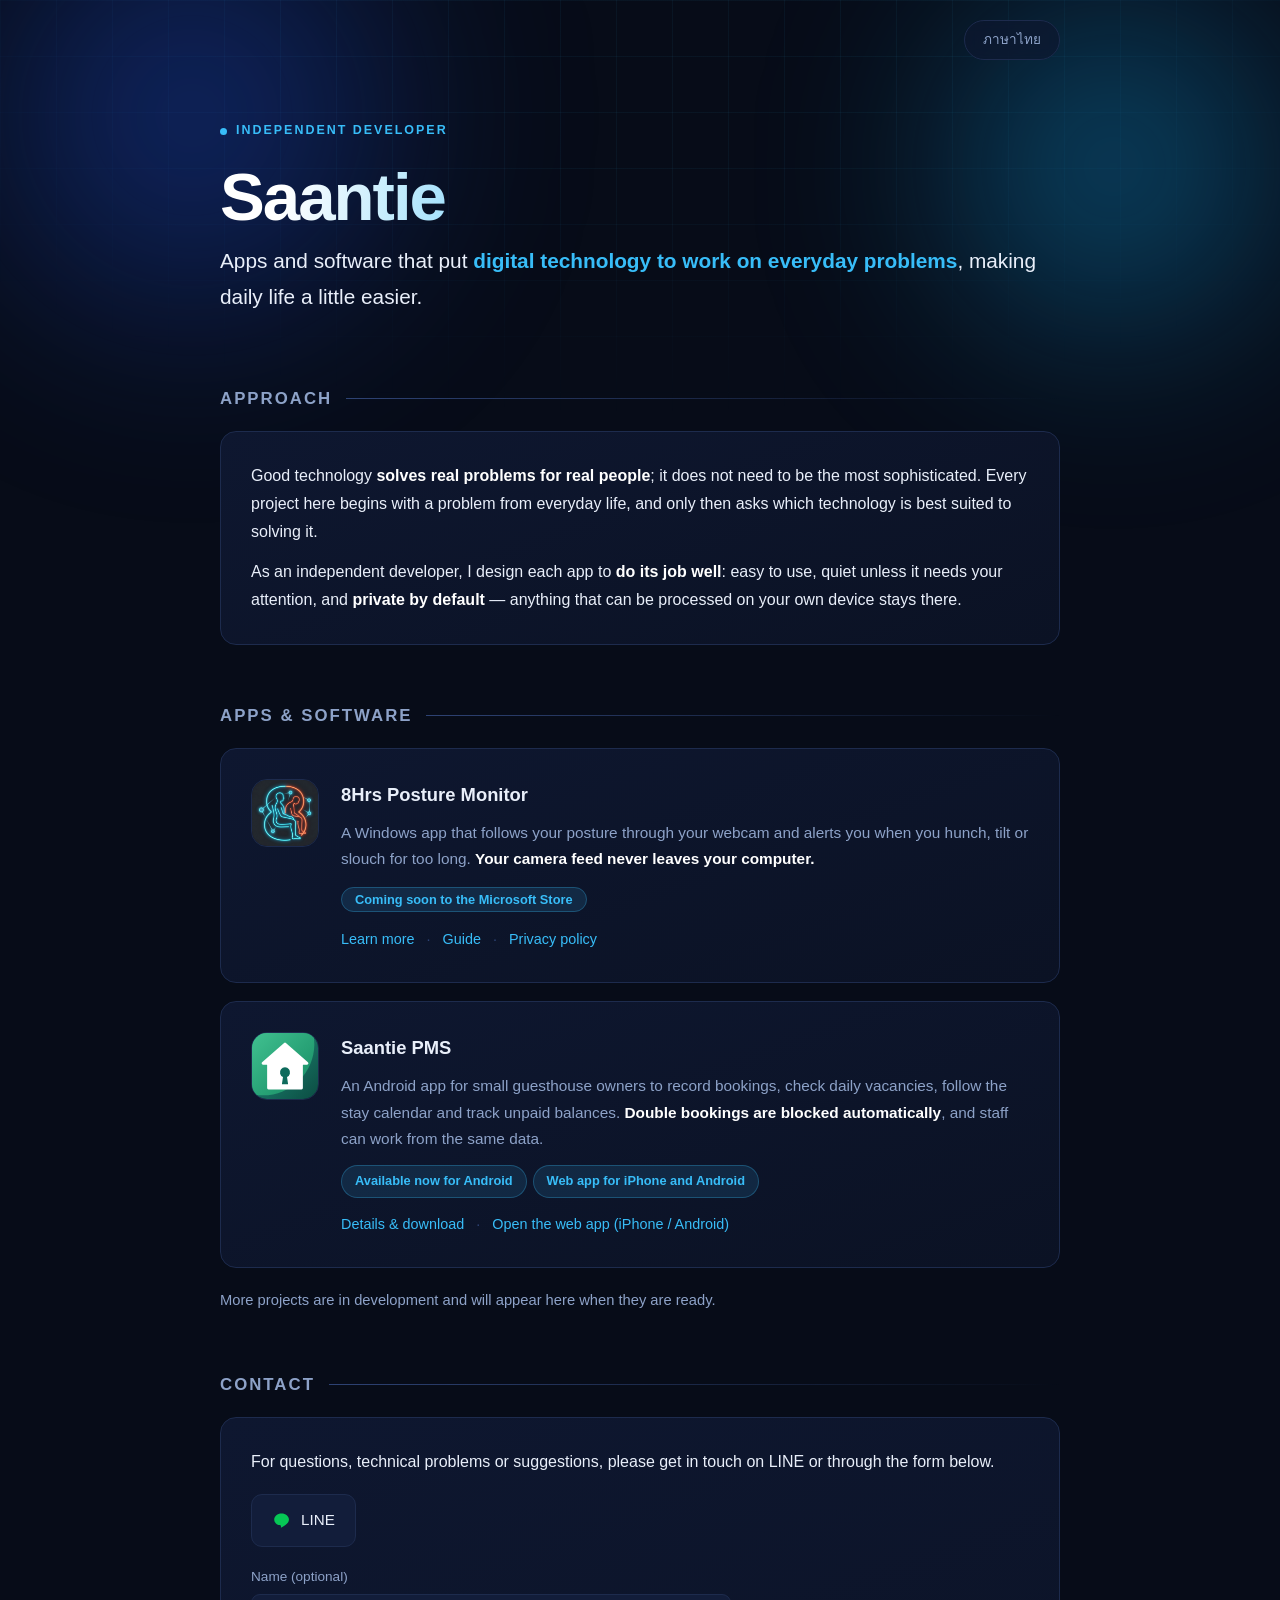
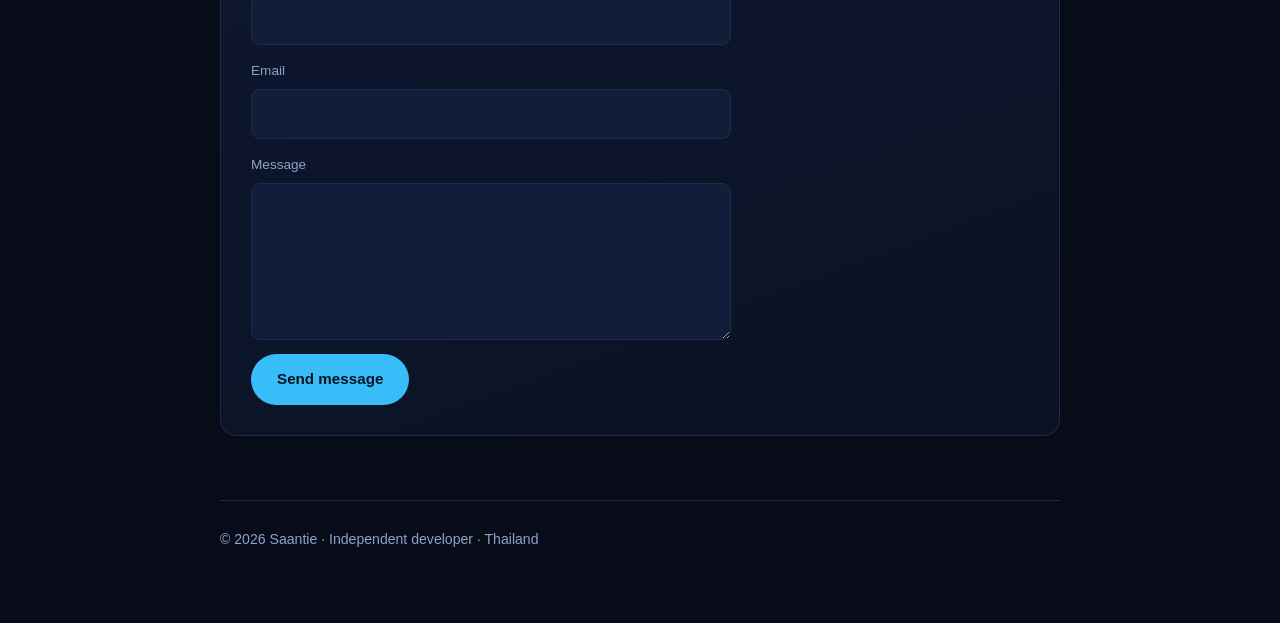
==== commit 1432a567: "หน้าแรก: เพิ่มลิงก์ Saantie PMS เวอร์ชันเว็บ (PWA) ในการ์ดเดียวกับแอป Android Co-Authored-By: Claude" ====
--- a/index.html
+++ b/index.html
@@ -141,6 +141,9 @@
     border: 1px solid rgba(56,189,248,.28);
     border-radius: 999px; padding: 4px 13px; font-size: .8em; font-weight: 600;
   }
+  /* หลายป้ายในการ์ดเดียว: ขึ้นบรรทัดใหม่ทั้งป้าย ไม่ให้ข้อความในป้ายตกบรรทัดครึ่งๆ */
+  .badges { display: flex; flex-wrap: wrap; gap: 6px; }
+  .badges .badge { white-space: nowrap; }
   .applinks { margin-top: 14px; font-size: .9em; }
   .applinks a { color: var(--accent); text-decoration: none; border-bottom: 1px solid transparent; }
   .applinks a:hover { border-bottom-color: var(--accent); }
@@ -332,10 +335,16 @@
           follow the stay calendar and track unpaid balances. <b>Double bookings are blocked
           automatically</b>, and staff can work from the same data.
         </p>
-        <span class="badge" data-lang="th">ดาวน์โหลดได้แล้วสำหรับ Android</span>
-        <span class="badge" data-lang="en">Available now for Android</span>
+        <div class="badges">
+          <span class="badge" data-lang="th">ดาวน์โหลดได้แล้วสำหรับ Android</span>
+          <span class="badge" data-lang="en">Available now for Android</span>
+          <span class="badge" data-lang="th">ใช้งานผ่านเว็บได้บน iPhone และ Android</span>
+          <span class="badge" data-lang="en">Web app for iPhone and Android</span>
+        </div>
         <div class="applinks">
           <a href="/pms"><span data-lang="th">รายละเอียดและดาวน์โหลด</span><span data-lang="en">Details &amp; download</span></a>
+          <span class="applinks-sep">·</span>
+          <a href="https://saantie-hotel-pms.web.app" target="_blank" rel="noopener"><span data-lang="th" class="nw">เปิดเวอร์ชันเว็บ (iPhone / Android)</span><span data-lang="en" class="nw">Open the web app (iPhone / Android)</span></a>
         </div>
       </div>
     </div>
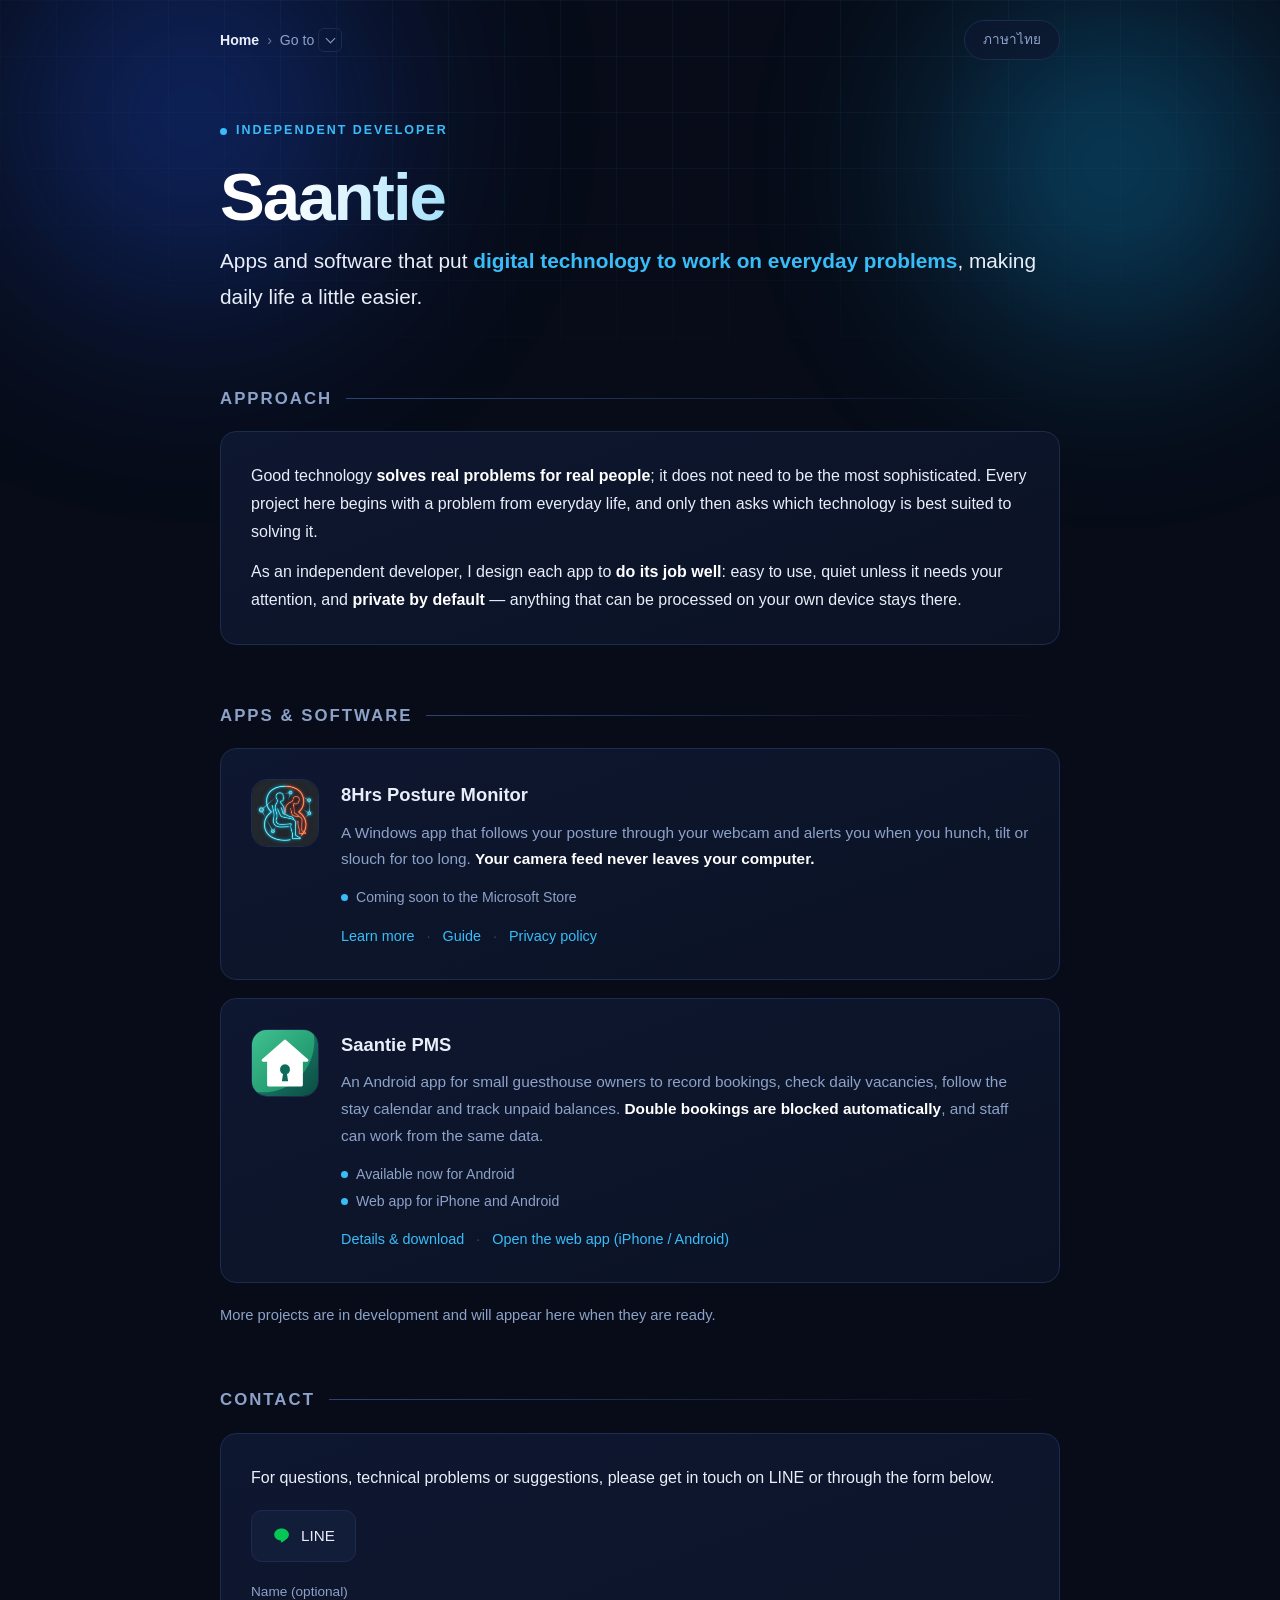
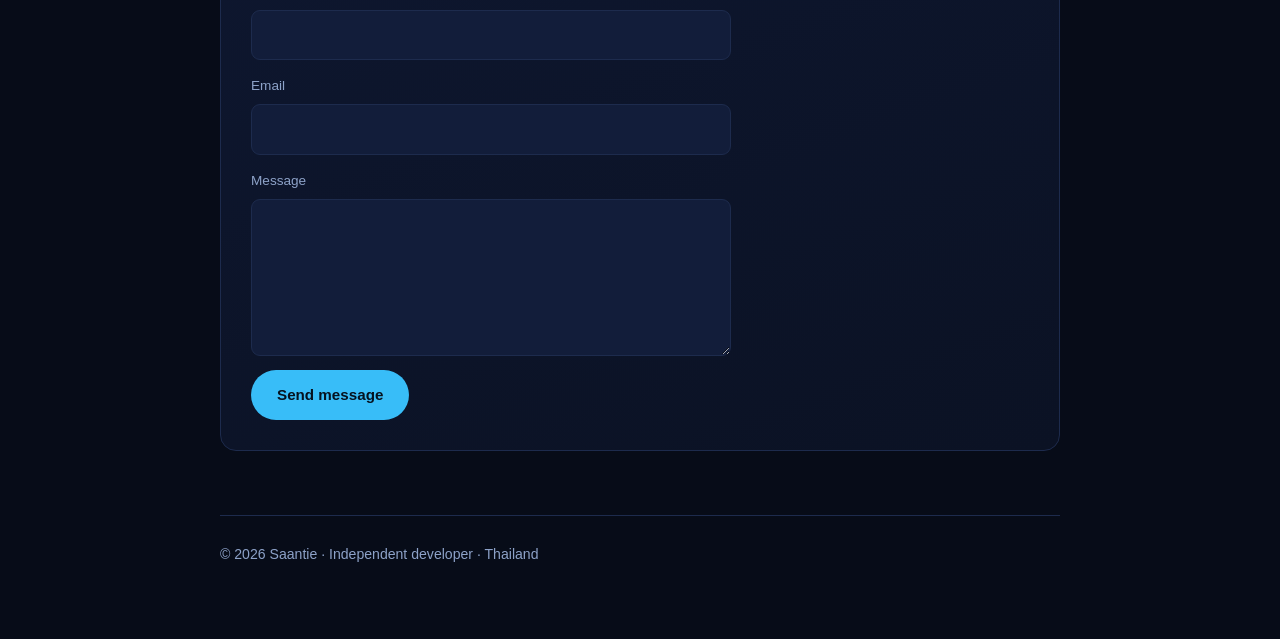
==== commit a7c1f7b8: "ทุกหน้า: แถบบอกตำแหน่งหน้า + ข้อความที่กดไม่ได้ไม่ทำให้ดูเหมือนปุ่ม - assets/crumbs.js/.css: breadcr" ====
--- a/index.html
+++ b/index.html
@@ -10,6 +10,7 @@
 <!-- ทำเครื่องหมายว่า JS ใช้ได้ ก่อนที่ body จะเรนเดอร์ — CSS ที่ซ่อนเนื้อหาไว้รอ animation
      จะทำงานต่อเมื่อมีคลาสนี้ ถ้า JS พังหรือถูกปิด เนื้อหาจะแสดงครบตามปกติ ไม่กลายเป็นหน้าว่าง -->
 <script>document.documentElement.classList.add("js");</script>
+<link rel="stylesheet" href="/assets/crumbs.css">
 <style>
   :root {
     /* โทนสีดึงมาจากไอคอนแอปจริง (พื้นน้ำเงินเข้ม #151821 + เส้นเรืองแสงฟ้า) จะได้เป็นชุดเดียวกัน */
@@ -135,15 +136,15 @@
   .app p { color: var(--muted); font-size: .96em; }
   /* กลุ่มคำไทยที่ห้ามตัดกลาง (ไทยไม่มีช่องว่างระหว่างคำ เบราว์เซอร์เคยตัด "การเข้า / พัก") */
   .nw { white-space: nowrap; }
-  .badge {
-    display: inline-flex; align-items: center; gap: 7px;
-    background: var(--accent-soft); color: var(--accent);
-    border: 1px solid rgba(56,189,248,.28);
-    border-radius: 999px; padding: 4px 13px; font-size: .8em; font-weight: 600;
-  }
-  /* หลายป้ายในการ์ดเดียว: ขึ้นบรรทัดใหม่ทั้งป้าย ไม่ให้ข้อความในป้ายตกบรรทัดครึ่งๆ */
-  .badges { display: flex; flex-wrap: wrap; gap: 6px; }
-  .badges .badge { white-space: nowrap; }
+  /* สถานะของแอป (กดไม่ได้) = ข้อความธรรมดามีจุดนำหน้า ห้ามทำเป็นแคปซูลมีพื้น/กรอบ
+     เพราะผู้ใช้เข้าใจว่าเป็นปุ่ม (เคยเป็นแบบนั้น ผู้ใช้แจ้ง ต.ค. 2569) — ส่วนที่กดได้อยู่ใน .applinks */
+  /* display ตั้งเฉพาะภาษาที่เลือก — ถ้าตั้งใน .app .status ตรงๆ จะชนะกฎซ่อนภาษา [data-lang] แล้วขึ้นทั้งสองภาษา */
+  .app .status { align-items: baseline; gap: 8px; color: var(--muted); font-size: .88em; margin: 2px 0; }
+  html[lang="th"] .app .status[data-lang="th"], html[lang="en"] .app .status[data-lang="en"] { display: flex; }
+  .status::before {
+    content: ""; flex-shrink: 0; width: 7px; height: 7px; border-radius: 50%;
+    background: var(--accent); transform: translateY(-1px);
+  }
   .applinks { margin-top: 14px; font-size: .9em; }
   .applinks a { color: var(--accent); text-decoration: none; border-bottom: 1px solid transparent; }
   .applinks a:hover { border-bottom-color: var(--accent); }
@@ -237,6 +238,7 @@
 <div class="aurora"><span class="a1"></span><span class="a2"></span></div>
 
 <div class="langbar">
+  <nav id="crumbs"></nav>
   <button class="langbtn" id="langbtn" type="button"></button>
 </div>
 
@@ -309,8 +311,8 @@
           A Windows app that follows your posture through your webcam and alerts you when you
           hunch, tilt or slouch for too long. <b>Your camera feed never leaves your computer.</b>
         </p>
-        <span class="badge" data-lang="th">เตรียมเปิดให้ดาวน์โหลดบน Microsoft Store</span>
-        <span class="badge" data-lang="en">Coming soon to the Microsoft Store</span>
+        <p class="status" data-lang="th">เตรียมเปิดให้ดาวน์โหลดบน Microsoft Store</p>
+        <p class="status" data-lang="en">Coming soon to the Microsoft Store</p>
         <div class="applinks">
           <a href="/8hrs"><span data-lang="th">รายละเอียด</span><span data-lang="en">Learn more</span></a>
           <span class="applinks-sep">·</span>
@@ -335,12 +337,10 @@
           follow the stay calendar and track unpaid balances. <b>Double bookings are blocked
           automatically</b>, and staff can work from the same data.
         </p>
-        <div class="badges">
-          <span class="badge" data-lang="th">ดาวน์โหลดได้แล้วสำหรับ Android</span>
-          <span class="badge" data-lang="en">Available now for Android</span>
-          <span class="badge" data-lang="th">ใช้งานผ่านเว็บได้บน iPhone และ Android</span>
-          <span class="badge" data-lang="en">Web app for iPhone and Android</span>
-        </div>
+        <p class="status" data-lang="th">ดาวน์โหลดได้แล้วสำหรับ Android</p>
+        <p class="status" data-lang="en">Available now for Android</p>
+        <p class="status" data-lang="th">ใช้งานผ่านเว็บได้บน iPhone และ Android</p>
+        <p class="status" data-lang="en">Web app for iPhone and Android</p>
         <div class="applinks">
           <a href="/pms"><span data-lang="th">รายละเอียดและดาวน์โหลด</span><span data-lang="en">Details &amp; download</span></a>
           <span class="applinks-sep">·</span>
@@ -408,6 +408,7 @@
 </div>
 
 <script src="/assets/lang-toggle.js"></script>
+<script src="/assets/crumbs.js"></script>
 <script>
   // ---------- ให้เนื้อหาค่อยๆ ปรากฏตอนเลื่อนถึง ----------
   //
--- a/assets/crumbs.css
+++ b/assets/crumbs.css
@@ -0,0 +1,43 @@
+/* แถบบอกตำแหน่งหน้า (ดู /assets/crumbs.js) — สีมาจากตัวแปรของแต่ละหน้า จึงใช้ได้ทั้งธีมมืดและธีมสว่าง (privacy.html) */
+
+/* แถวบนสุด: แถบตำแหน่งชิดซ้าย ปุ่มสลับภาษาชิดขวา */
+.langbar, .crumbbar { display: flex; align-items: center; justify-content: space-between; gap: 12px; flex-wrap: wrap; }
+.langbar .langbtn { margin-left: auto; }
+
+.crumbs { font-size: .88em; min-width: 0; text-align: left; line-height: 1.6; }
+.crumbs[hidden] { display: none; }
+.crumbs ol { list-style: none; margin: 0; padding: 0; display: flex; flex-wrap: wrap; align-items: center; row-gap: 4px; }
+.crumbs .crumb { display: inline-flex; align-items: center; position: relative; }
+/* ตัวคั่น › อยู่ระหว่างระดับ (ไม่ใช่ปุ่ม จึงเป็นแค่เครื่องหมายสีจาง) */
+.crumbs .crumb + .crumb::before { content: "›"; color: var(--muted); margin: 0 8px; opacity: .7; }
+
+/* ส่วนที่กดได้ = ลิงก์ (ขีดเส้นใต้เมื่อชี้) ส่วนหน้าปัจจุบัน = ข้อความธรรมดา ไม่ทำให้ดูเหมือนกดได้ */
+.crumbs a { color: var(--accent); text-decoration: none; }
+.crumbs a:hover, .crumbs a:focus-visible { text-decoration: underline; text-underline-offset: 3px; }
+.crumbs .crumb-cur { color: var(--text); font-weight: 600; }
+.crumbs .crumb-go-label { color: var(--muted); }
+
+/* ▾ เปิดเมนูข้ามไปหน้าอื่นในระดับเดียวกัน — เป็นปุ่มจริง จึงมีกรอบให้เห็นว่ากดได้ */
+.crumb-menu { position: relative; display: inline-block; margin-left: 4px; }
+.crumb-menu summary {
+  list-style: none; cursor: pointer; display: inline-flex; align-items: center; justify-content: center;
+  width: 24px; height: 24px; border-radius: 6px; border: 1px solid var(--border); color: var(--muted);
+  transition: border-color .2s, color .2s;
+}
+.crumb-menu summary::-webkit-details-marker { display: none; }
+.crumb-menu summary:hover, .crumb-menu summary:focus-visible, .crumb-menu[open] summary { border-color: var(--accent); color: var(--accent); outline: none; }
+.crumb-caret { width: 7px; height: 7px; border-right: 1.6px solid currentColor; border-bottom: 1.6px solid currentColor; transform: translateY(-2px) rotate(45deg); }
+.crumb-menu[open] .crumb-caret { transform: translateY(2px) rotate(225deg); }
+
+.crumb-menu ul {
+  position: absolute; z-index: 60; top: calc(100% + 6px); left: 0; min-width: 220px; max-width: min(320px, 86vw);
+  margin: 0; padding: 6px; list-style: none; border-radius: 10px;
+  background: var(--surface-2, var(--surface, var(--card, #FFFFFF)));
+  border: 1px solid var(--border-lit, var(--border));
+  box-shadow: 0 14px 36px -12px rgba(0, 0, 0, .45);
+}
+.crumb-menu li a, .crumb-menu li .crumb-cur { display: block; padding: 8px 10px; border-radius: 7px; line-height: 1.45; }
+.crumb-menu li a { color: var(--text); }
+.crumb-menu li a:hover, .crumb-menu li a:focus-visible { background: var(--accent-soft, var(--highlight, rgba(56, 189, 248, .12))); color: var(--accent); text-decoration: none; }
+.crumb-menu li .crumb-cur { color: var(--muted); font-weight: 600; }
+.crumb-menu li .crumb-cur::after { content: " ✓"; color: var(--accent); }
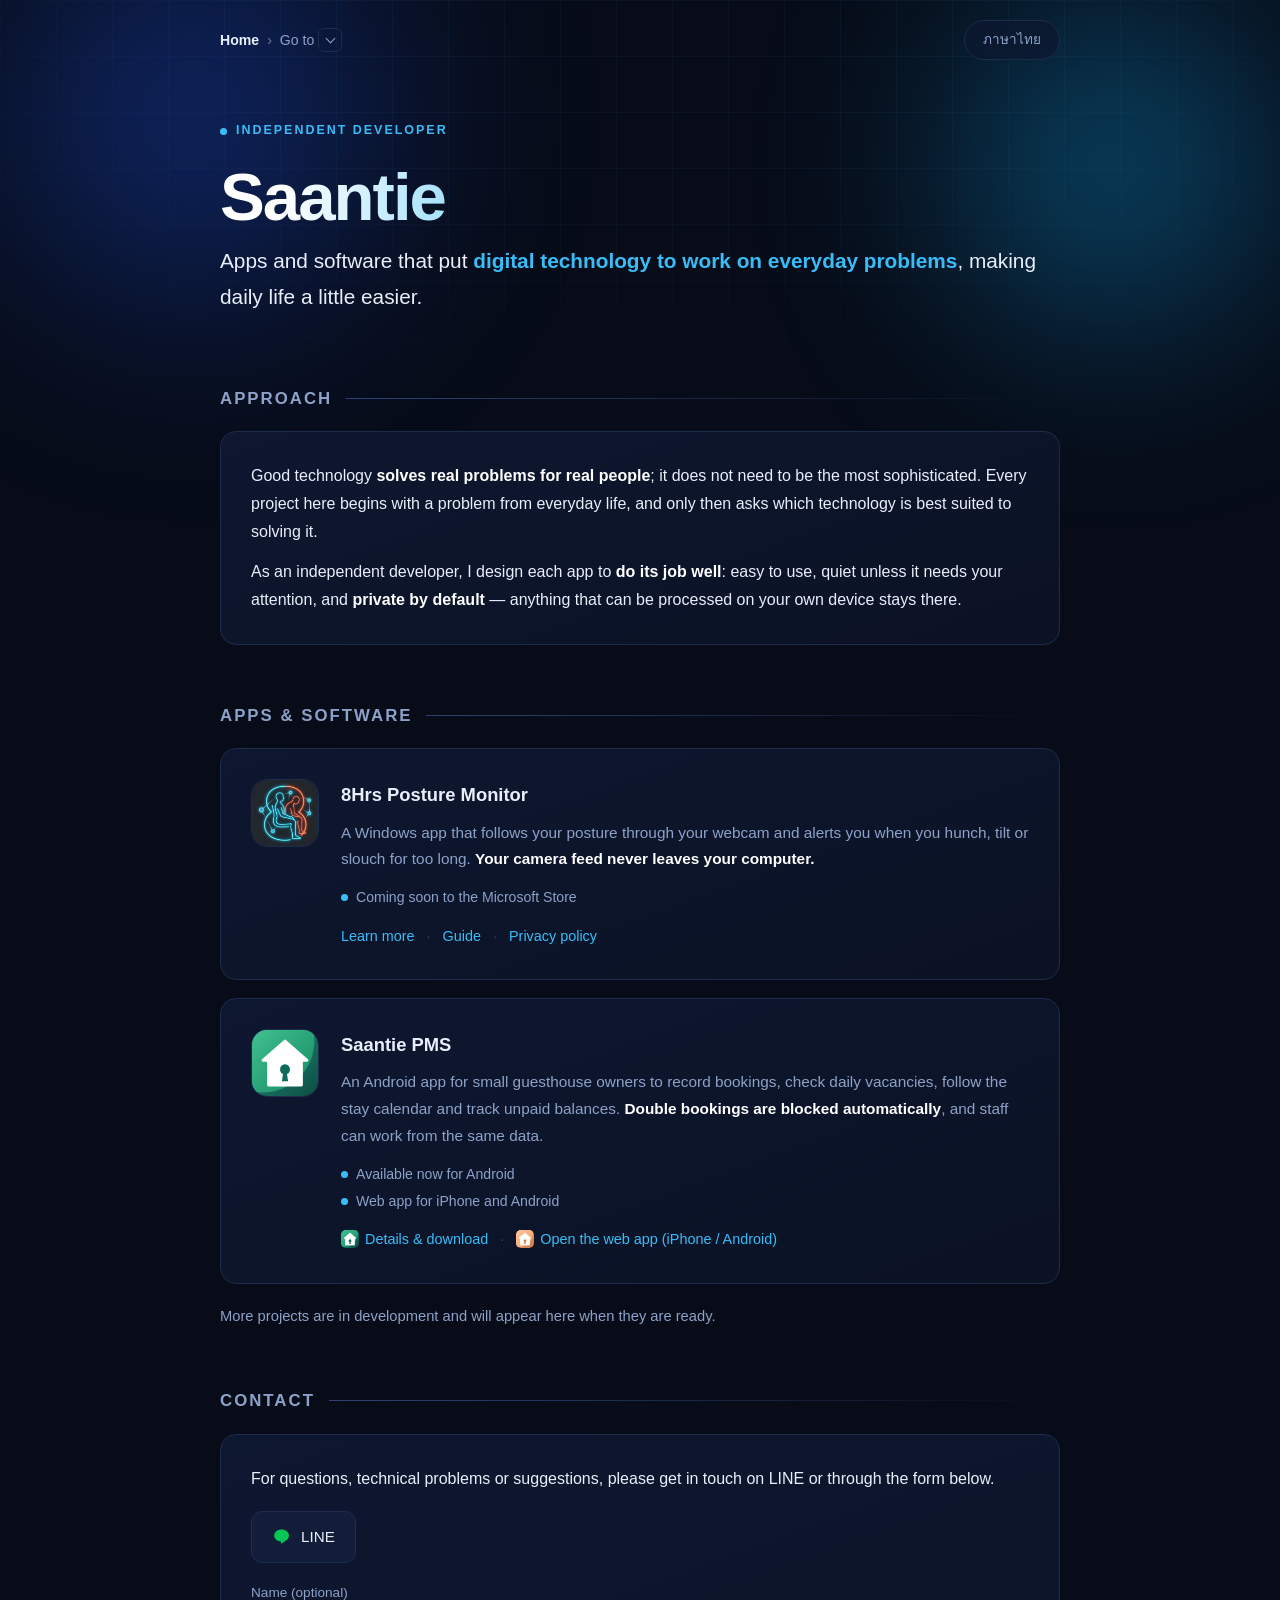
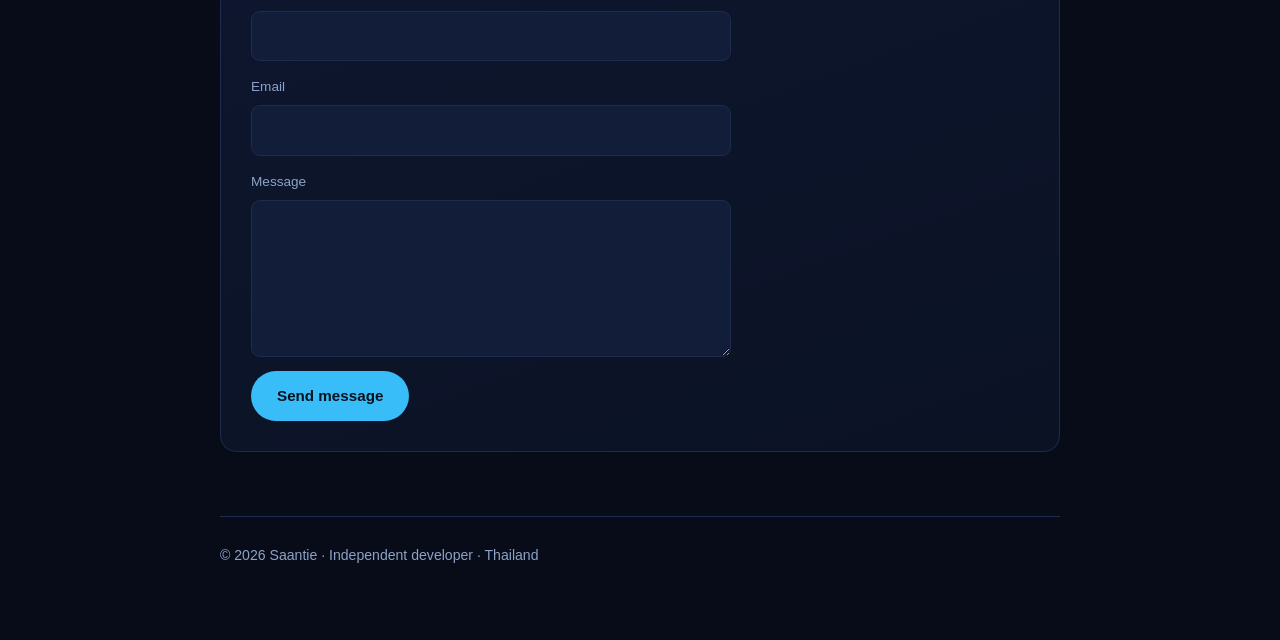
==== commit 933099dd: "Home: Android (green) and web app (orange) icons before the Saantie PMS links Co-Authored-By: Claude" ====
--- a/index.html
+++ b/index.html
@@ -149,6 +149,10 @@
   .applinks a { color: var(--accent); text-decoration: none; border-bottom: 1px solid transparent; }
   .applinks a:hover { border-bottom-color: var(--accent); }
   .applinks-sep { color: var(--border-lit); margin: 0 8px; }
+  /* ไอคอนเล็กหน้าลิงก์ Saantie PMS: เขียว = แอป Android, ส้ม = เวอร์ชันเว็บ (PWA) ให้เห็นว่าเป็นคนละตัว */
+  /* inline-block + nowrap: ไอคอนกับข้อความขึ้นบรรทัดใหม่ไปด้วยกัน (จอมือถือเคยเหลือไอคอนค้างท้ายบรรทัดแรก) */
+  .applinks a.applink { display: inline-block; white-space: nowrap; }
+  .applink-icon { width: 18px; height: 18px; border-radius: 5px; vertical-align: -4px; margin-right: 6px; }
 
   .note { color: var(--muted); font-size: .92em; margin-top: 20px; }
 
@@ -342,9 +346,9 @@
         <p class="status" data-lang="th">ใช้งานผ่านเว็บได้บน iPhone และ Android</p>
         <p class="status" data-lang="en">Web app for iPhone and Android</p>
         <div class="applinks">
-          <a href="/pms"><span data-lang="th">รายละเอียดและดาวน์โหลด</span><span data-lang="en">Details &amp; download</span></a>
+          <a class="applink" href="/pms"><img class="applink-icon" src="assets/pms-icon.svg" alt=""><span data-lang="th">รายละเอียดและดาวน์โหลด</span><span data-lang="en">Details &amp; download</span></a>
           <span class="applinks-sep">·</span>
-          <a href="https://saantie-hotel-pms.web.app" target="_blank" rel="noopener"><span data-lang="th" class="nw">เปิดเวอร์ชันเว็บ (iPhone / Android)</span><span data-lang="en" class="nw">Open the web app (iPhone / Android)</span></a>
+          <a class="applink" href="https://saantie-hotel-pms.web.app" target="_blank" rel="noopener"><img class="applink-icon" src="assets/pms-web-icon.svg" alt=""><span data-lang="th" class="nw">เปิดเวอร์ชันเว็บ (iPhone / Android)</span><span data-lang="en" class="nw">Open the web app (iPhone / Android)</span></a>
         </div>
       </div>
     </div>
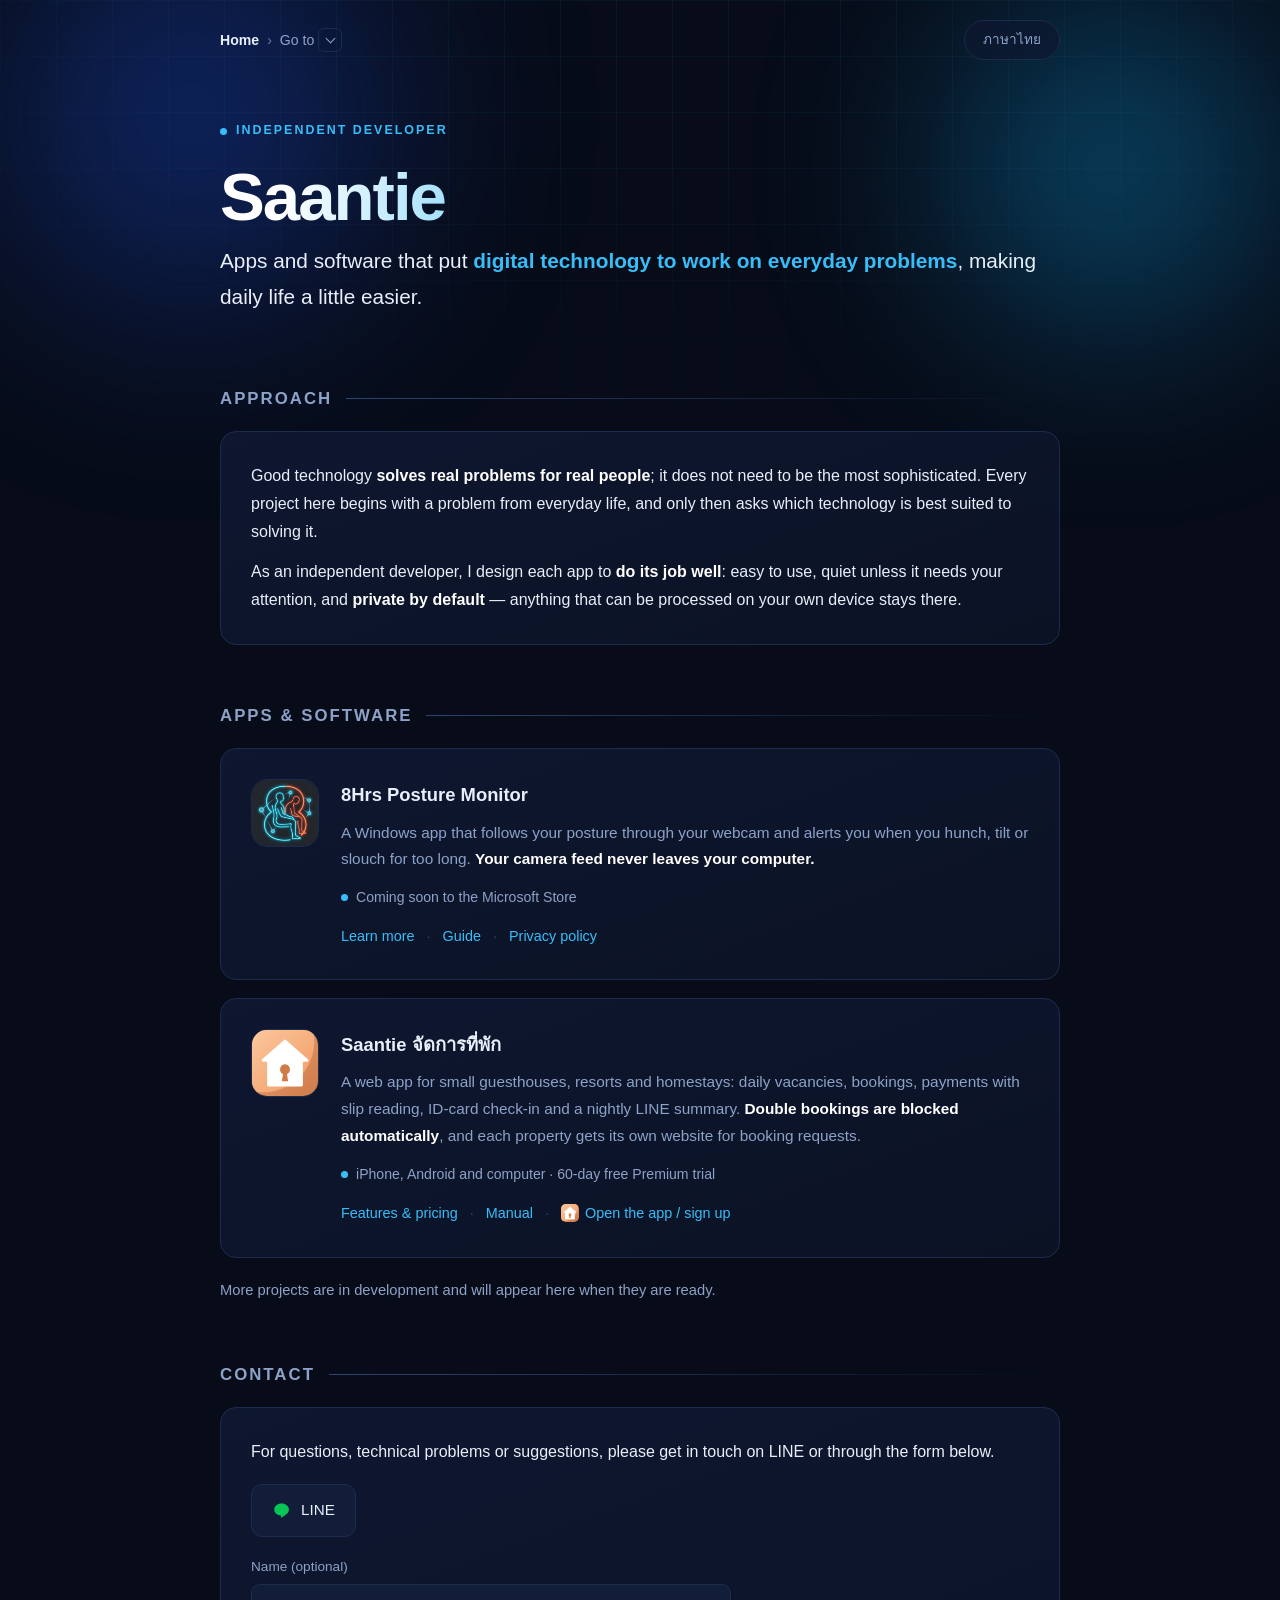
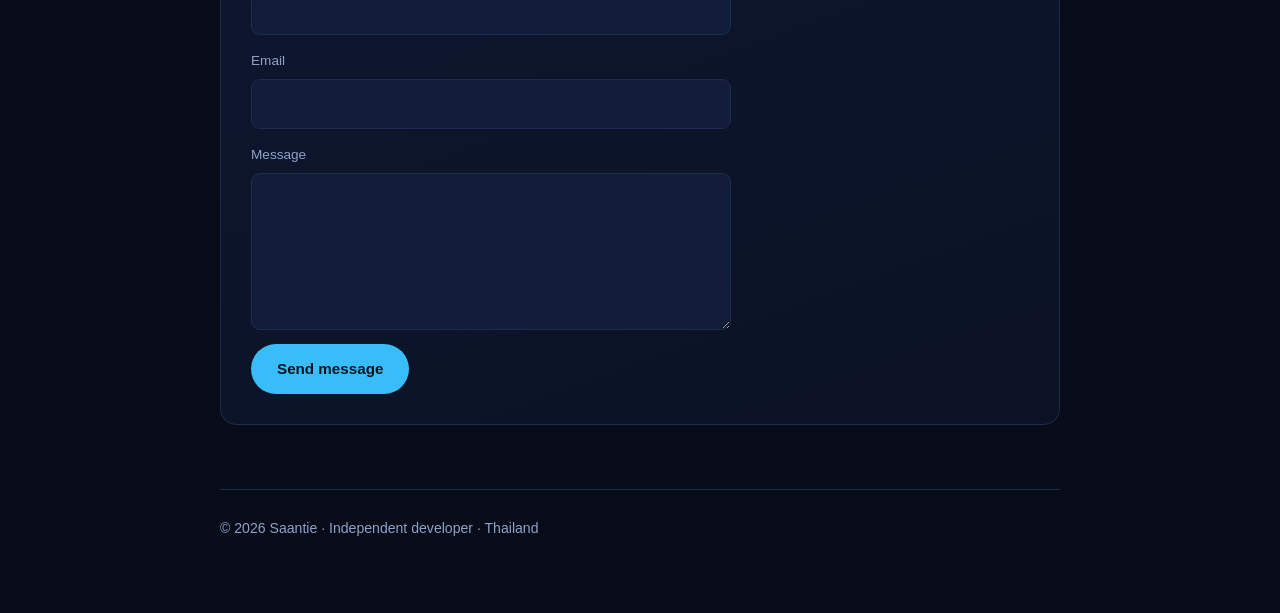
==== commit 524ce171: "PMS: เปลี่ยนเป็นหน้าโปรโมท SAANTIE จัดการที่พัก (เว็บแอปเท่านั้น) - /pms: เอาส่วนดาวน์โหลดแอป Androi" ====
--- a/index.html
+++ b/index.html
@@ -149,7 +149,7 @@
   .applinks a { color: var(--accent); text-decoration: none; border-bottom: 1px solid transparent; }
   .applinks a:hover { border-bottom-color: var(--accent); }
   .applinks-sep { color: var(--border-lit); margin: 0 8px; }
-  /* ไอคอนเล็กหน้าลิงก์ Saantie PMS: เขียว = แอป Android, ส้ม = เวอร์ชันเว็บ (PWA) ให้เห็นว่าเป็นคนละตัว */
+  /* ไอคอนเล็กหน้าลิงก์เปิดเว็บแอป Saantie จัดการที่พัก (สีส้ม = ไอคอน PWA) */
   /* inline-block + nowrap: ไอคอนกับข้อความขึ้นบรรทัดใหม่ไปด้วยกัน (จอมือถือเคยเหลือไอคอนค้างท้ายบรรทัดแรก) */
   .applinks a.applink { display: inline-block; white-space: nowrap; }
   .applink-icon { width: 18px; height: 18px; border-radius: 5px; vertical-align: -4px; margin-right: 6px; }
@@ -328,27 +328,27 @@
     </div>
 
     <div class="card app reveal">
-      <div class="icon"><img src="assets/pms-icon.svg" alt="Saantie PMS"></div>
+      <div class="icon"><img src="assets/pms-web-icon.svg" alt="Saantie จัดการที่พัก"></div>
       <div>
-        <h3>Saantie PMS</h3>
+        <h3>Saantie จัดการที่พัก</h3>
         <p data-lang="th">
-          แอปพลิเคชัน Android สำหรับเจ้าของที่พักขนาดเล็ก บันทึกการจอง ตรวจสอบ<span class="nw">บ้านพักว่างรายวัน</span>
-          ดู<span class="nw">ปฏิทินการเข้าพัก</span> และติดตาม<span class="nw">ยอดค้างชำระ</span> โดย<b>ป้องกันการจอง<span class="nw">ซ้ำซ้อน</span>ให้โดยอัตโนมัติ</b>
-          และใช้งานร่วมกับพนักงานได้
+          เว็บแอปสำหรับเจ้าของบ้านพัก รีสอร์ท และโฮมสเตย์ขนาดเล็ก ดู<span class="nw">บ้านว่างรายวัน</span> บันทึกการจอง
+          รับเงินแนบสลิป อ่านบัตรทำ <span class="nw">ร.ร.3</span> และส่งสรุปเช็คอินเข้า LINE โดย<b>ป้องกันการจอง<span class="nw">ซ้ำซ้อน</span>ให้โดยอัตโนมัติ</b>
+          พร้อม<span class="nw">เว็บไซต์รับคำขอจอง</span>ของที่พักเอง
         </p>
         <p data-lang="en">
-          An Android app for small guesthouse owners to record bookings, check daily vacancies,
-          follow the stay calendar and track unpaid balances. <b>Double bookings are blocked
-          automatically</b>, and staff can work from the same data.
+          A web app for small guesthouses, resorts and homestays: daily vacancies, bookings, payments with slip reading,
+          ID-card check-in and a nightly LINE summary. <b>Double bookings are blocked automatically</b>, and each property
+          gets its own website for booking requests.
         </p>
-        <p class="status" data-lang="th">ดาวน์โหลดได้แล้วสำหรับ Android</p>
-        <p class="status" data-lang="en">Available now for Android</p>
-        <p class="status" data-lang="th">ใช้งานผ่านเว็บได้บน iPhone และ Android</p>
-        <p class="status" data-lang="en">Web app for iPhone and Android</p>
+        <p class="status" data-lang="th">ใช้ได้บน iPhone, Android และคอมพิวเตอร์ · ทดลองพรีเมียมฟรี 60 วัน</p>
+        <p class="status" data-lang="en">iPhone, Android and computer · 60-day free Premium trial</p>
         <div class="applinks">
-          <a class="applink" href="/pms"><img class="applink-icon" src="assets/pms-icon.svg" alt=""><span data-lang="th">รายละเอียดและดาวน์โหลด</span><span data-lang="en">Details &amp; download</span></a>
+          <a href="/pms"><span data-lang="th">ดูฟีเจอร์และราคา</span><span data-lang="en">Features &amp; pricing</span></a>
           <span class="applinks-sep">·</span>
-          <a class="applink" href="https://saantie-hotel-pms.web.app" target="_blank" rel="noopener"><img class="applink-icon" src="assets/pms-web-icon.svg" alt=""><span data-lang="th" class="nw">เปิดเวอร์ชันเว็บ (iPhone / Android)</span><span data-lang="en" class="nw">Open the web app (iPhone / Android)</span></a>
+          <a href="https://saantie-hotel-pms.web.app/manual/" target="_blank" rel="noopener"><span data-lang="th">คู่มือการใช้งาน</span><span data-lang="en">Manual</span></a>
+          <span class="applinks-sep">·</span>
+          <a class="applink" href="https://saantie-hotel-pms.web.app" target="_blank" rel="noopener"><img class="applink-icon" src="assets/pms-web-icon.svg" alt=""><span data-lang="th" class="nw">เปิดแอป / สมัครใช้งาน</span><span data-lang="en" class="nw">Open the app / sign up</span></a>
         </div>
       </div>
     </div>
